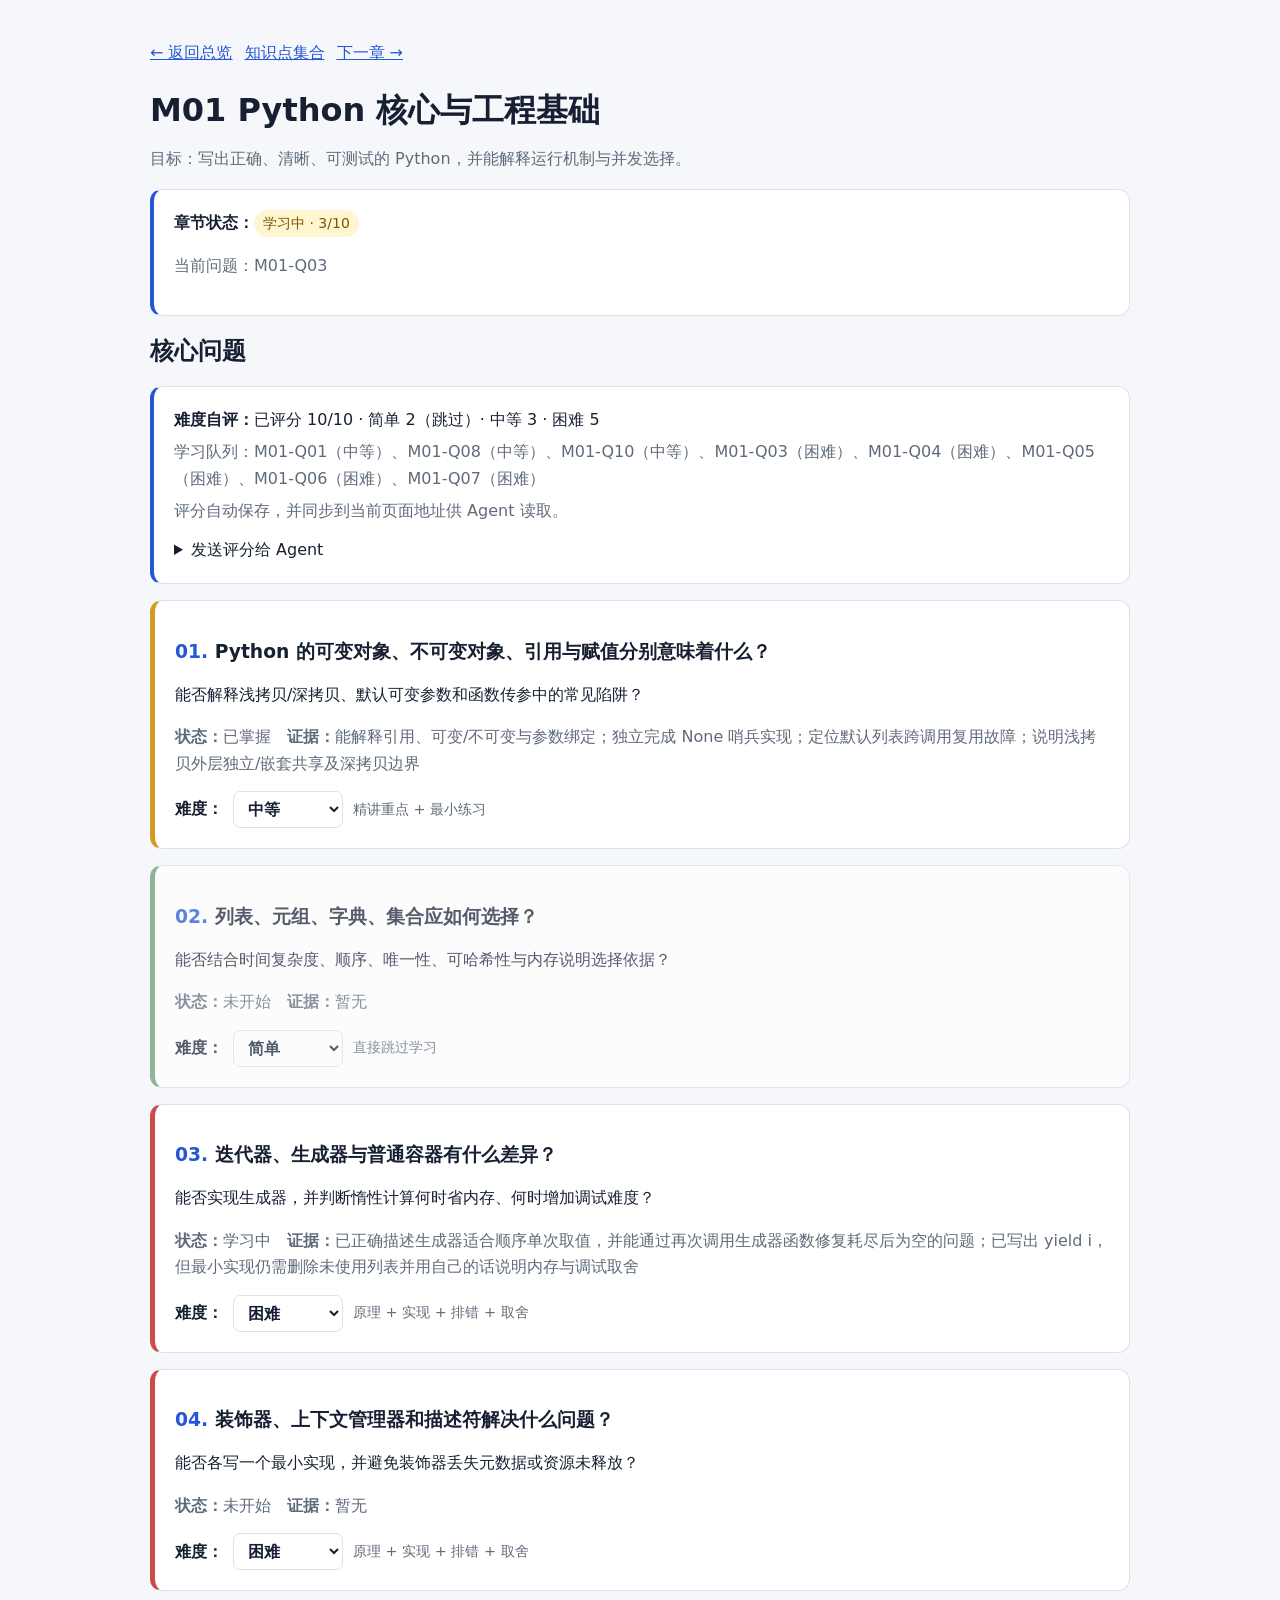
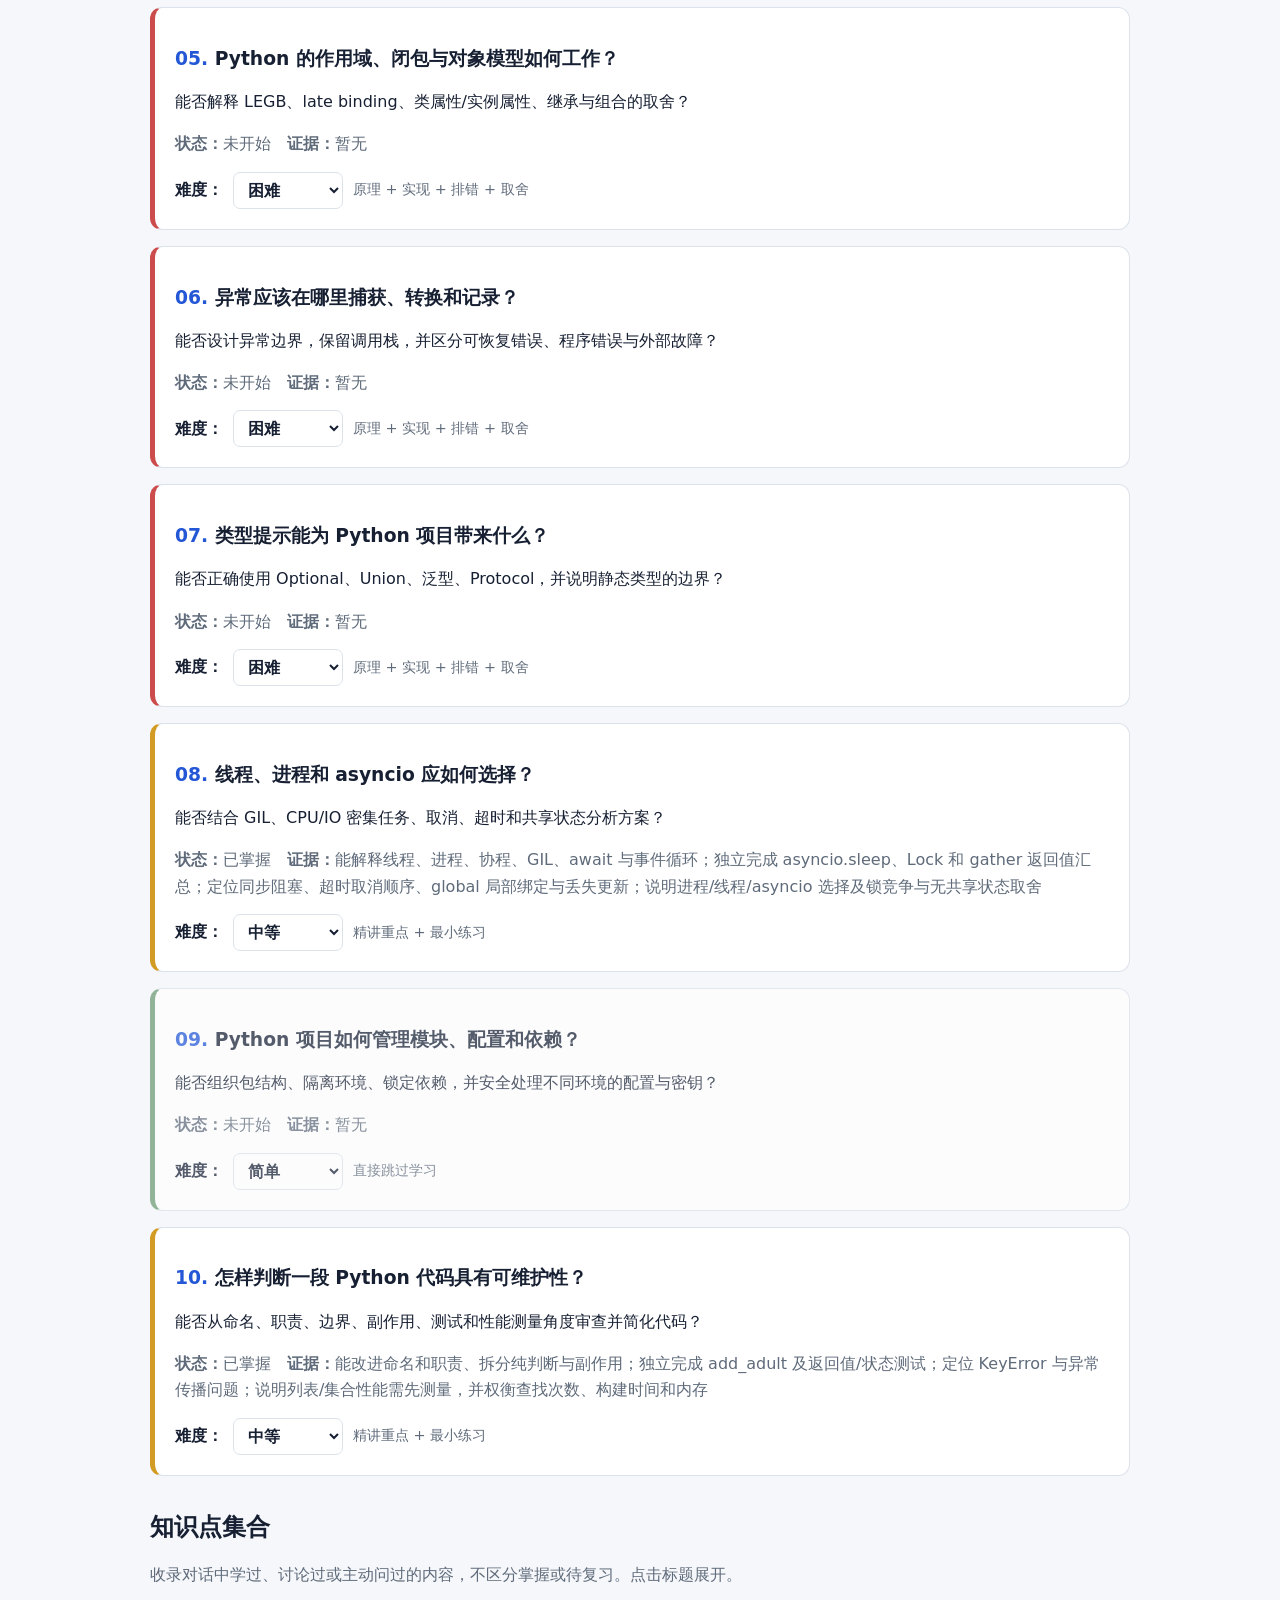
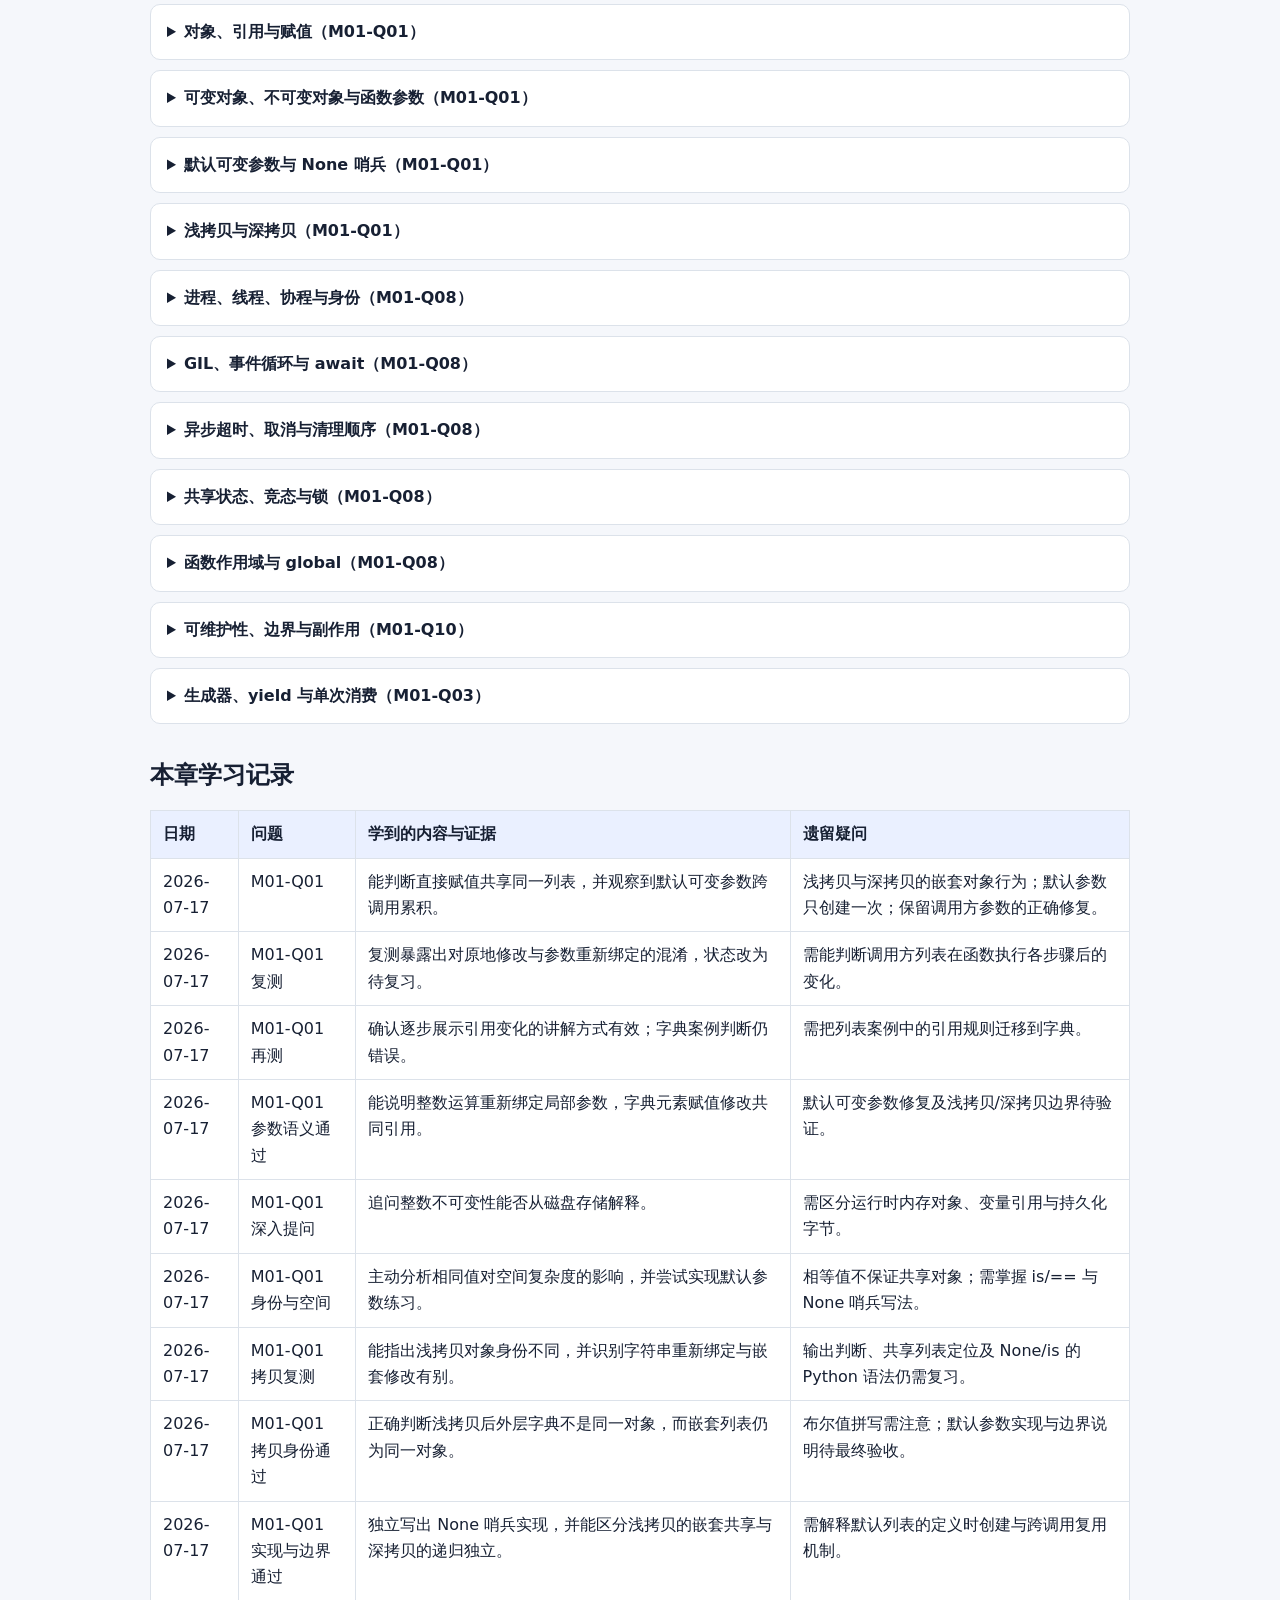
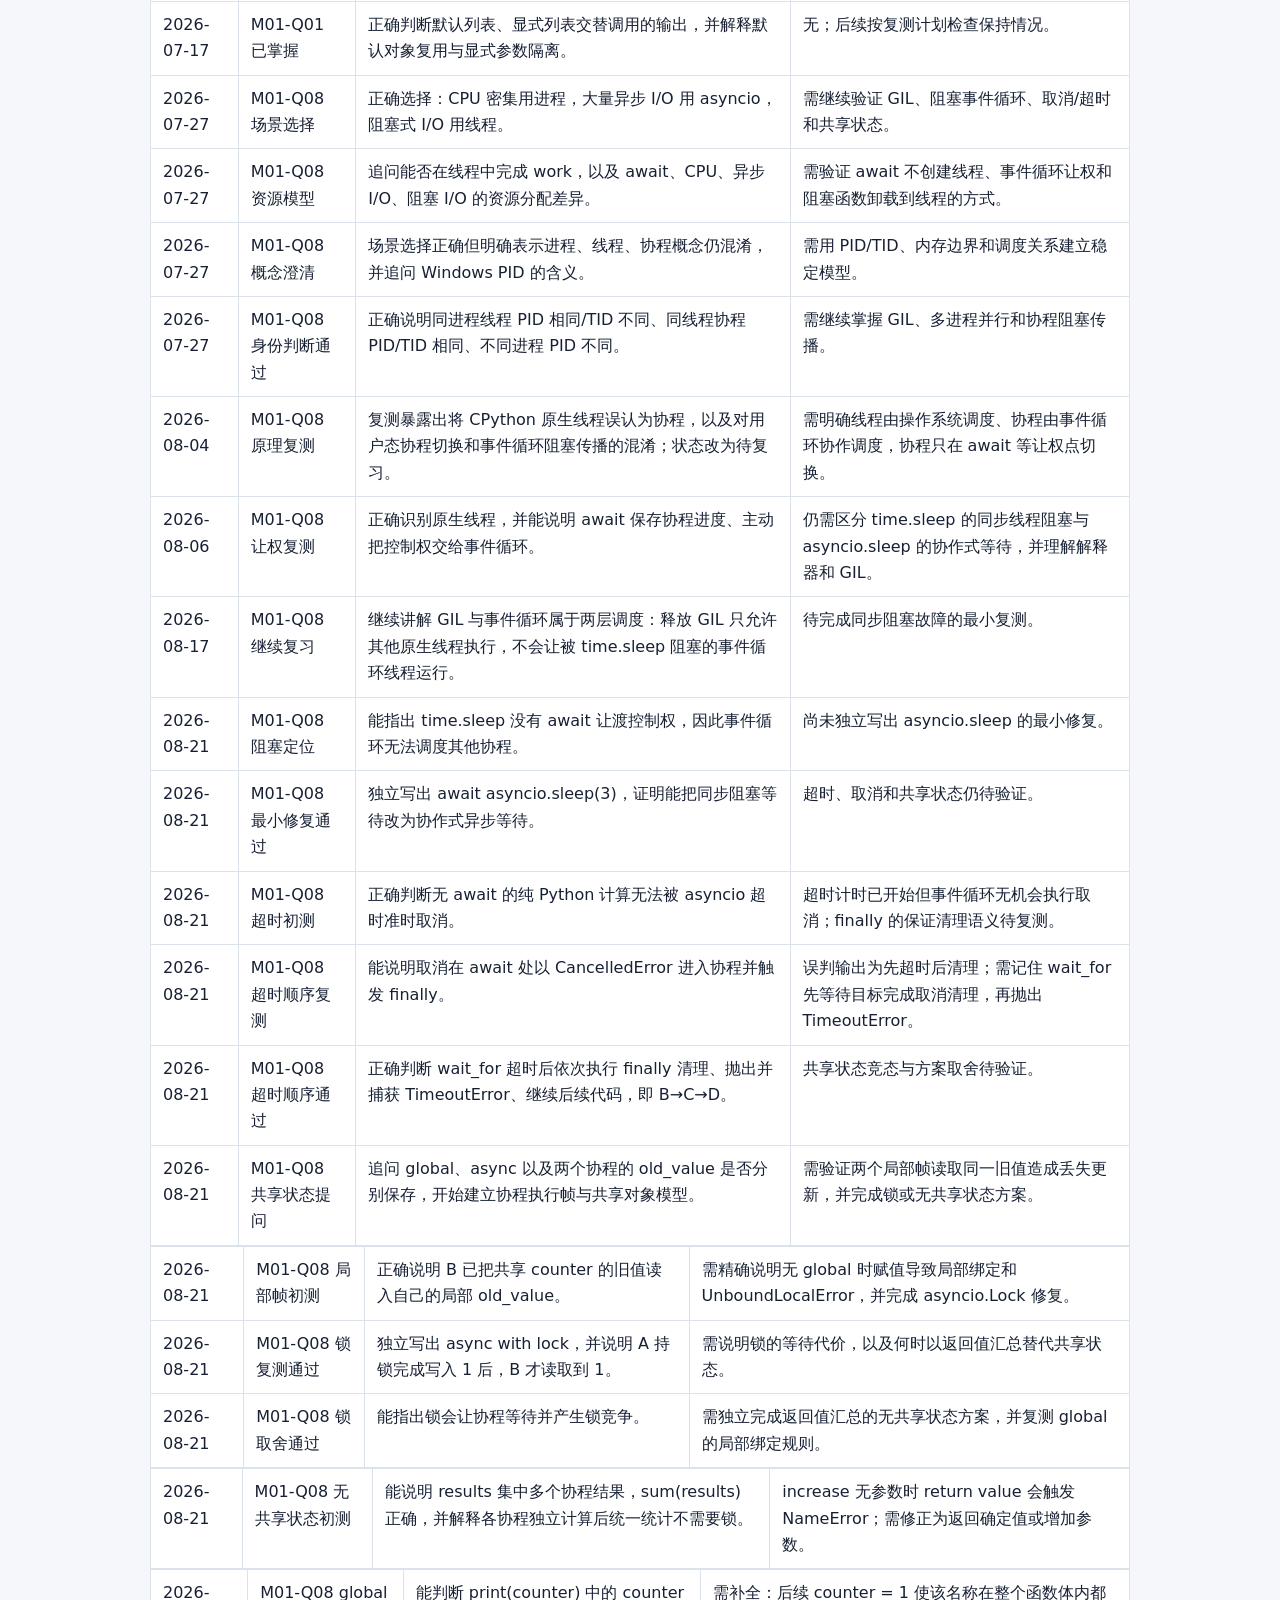
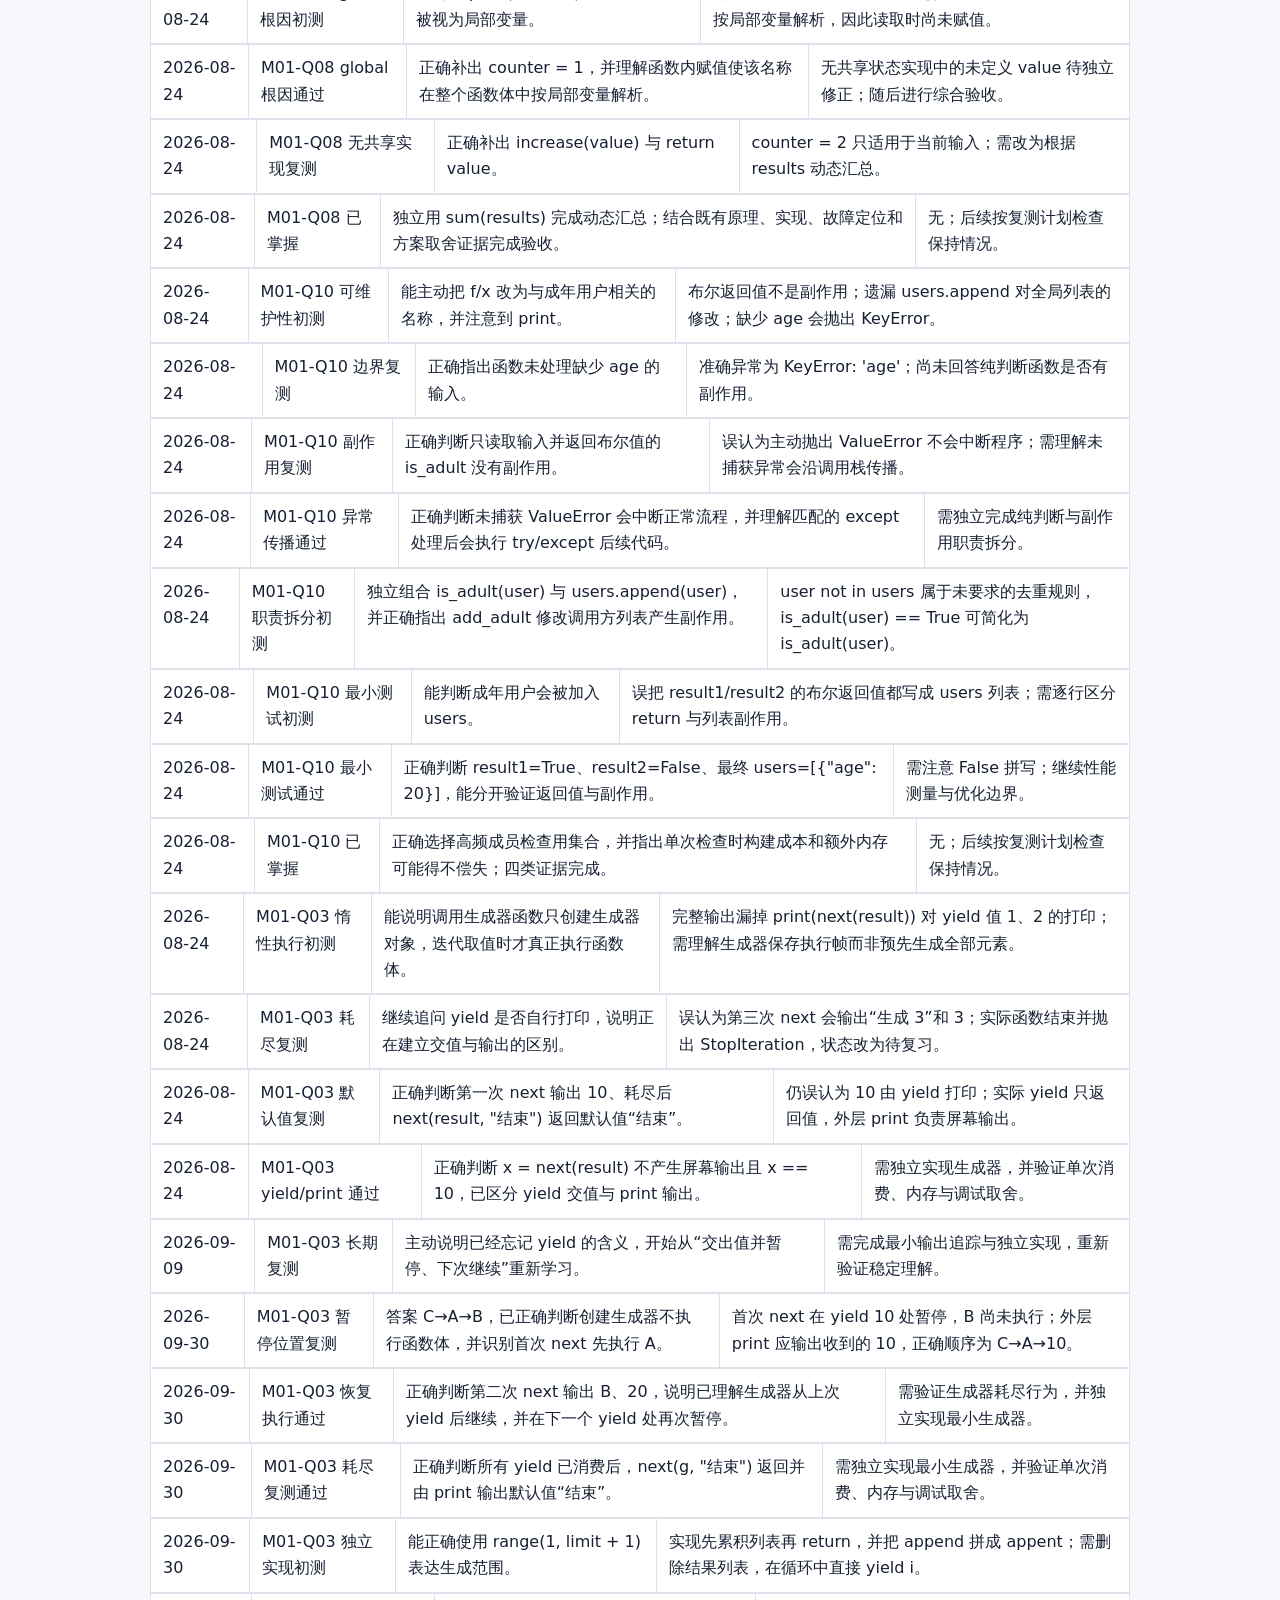
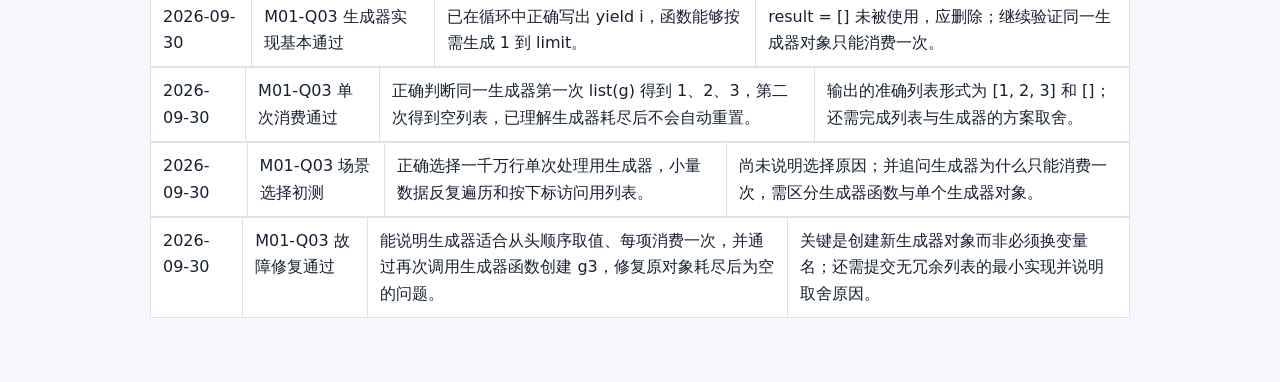
==== chapters/01-python.html @ ec711d00 "Add full-stack learning roadmap and progress" ====
<!doctype html><html lang="zh-CN"><head><meta charset="utf-8"><meta name="viewport" content="width=device-width,initial-scale=1"><title>M01 Python 核心与工程基础</title><link rel="stylesheet" href="../styles.css"><script src="../difficulty.js" defer></script></head><body data-ratings="m01-q01:M,m01-q02:E,m01-q03:H,m01-q04:H,m01-q05:H,m01-q06:H,m01-q07:H,m01-q08:M,m01-q09:E,m01-q10:M"><main>
<nav><a href="../index.html">← 返回总览</a><a href="#knowledge">知识点集合</a><a href="02-web-api.html">下一章 →</a></nav>
<h1>M01 Python 核心与工程基础</h1><p class="subtitle">目标：写出正确、清晰、可测试的 Python，并能解释运行机制与并发选择。</p>
<div class="notice"><strong>章节状态：</strong><span class="tag">学习中 · 3/10</span><p class="meta">当前问题：M01-Q03</p></div>
<h2>核心问题</h2><ol class="questions">
<li class="question" id="m01-q01"><h3>Python 的可变对象、不可变对象、引用与赋值分别意味着什么？</h3><p>能否解释浅拷贝/深拷贝、默认可变参数和函数传参中的常见陷阱？</p><p class="record"><strong>状态：</strong>已掌握　<strong>证据：</strong>能解释引用、可变/不可变与参数绑定；独立完成 None 哨兵实现；定位默认列表跨调用复用故障；说明浅拷贝外层独立/嵌套共享及深拷贝边界</p></li>
<li class="question" id="m01-q02"><h3>列表、元组、字典、集合应如何选择？</h3><p>能否结合时间复杂度、顺序、唯一性、可哈希性与内存说明选择依据？</p><p class="record"><strong>状态：</strong>未开始　<strong>证据：</strong>暂无</p></li>
<li class="question" id="m01-q03"><h3>迭代器、生成器与普通容器有什么差异？</h3><p>能否实现生成器，并判断惰性计算何时省内存、何时增加调试难度？</p><p class="record"><strong>状态：</strong>学习中　<strong>证据：</strong>已正确描述生成器适合顺序单次取值，并能通过再次调用生成器函数修复耗尽后为空的问题；已写出 yield i，但最小实现仍需删除未使用列表并用自己的话说明内存与调试取舍</p></li>
<li class="question" id="m01-q04"><h3>装饰器、上下文管理器和描述符解决什么问题？</h3><p>能否各写一个最小实现，并避免装饰器丢失元数据或资源未释放？</p><p class="record"><strong>状态：</strong>未开始　<strong>证据：</strong>暂无</p></li>
<li class="question" id="m01-q05"><h3>Python 的作用域、闭包与对象模型如何工作？</h3><p>能否解释 LEGB、late binding、类属性/实例属性、继承与组合的取舍？</p><p class="record"><strong>状态：</strong>未开始　<strong>证据：</strong>暂无</p></li>
<li class="question" id="m01-q06"><h3>异常应该在哪里捕获、转换和记录？</h3><p>能否设计异常边界，保留调用栈，并区分可恢复错误、程序错误与外部故障？</p><p class="record"><strong>状态：</strong>未开始　<strong>证据：</strong>暂无</p></li>
<li class="question" id="m01-q07"><h3>类型提示能为 Python 项目带来什么？</h3><p>能否正确使用 Optional、Union、泛型、Protocol，并说明静态类型的边界？</p><p class="record"><strong>状态：</strong>未开始　<strong>证据：</strong>暂无</p></li>
<li class="question" id="m01-q08"><h3>线程、进程和 asyncio 应如何选择？</h3><p>能否结合 GIL、CPU/IO 密集任务、取消、超时和共享状态分析方案？</p><p class="record"><strong>状态：</strong>已掌握　<strong>证据：</strong>能解释线程、进程、协程、GIL、await 与事件循环；独立完成 asyncio.sleep、Lock 和 gather 返回值汇总；定位同步阻塞、超时取消顺序、global 局部绑定与丢失更新；说明进程/线程/asyncio 选择及锁竞争与无共享状态取舍</p></li>
<li class="question" id="m01-q09"><h3>Python 项目如何管理模块、配置和依赖？</h3><p>能否组织包结构、隔离环境、锁定依赖，并安全处理不同环境的配置与密钥？</p><p class="record"><strong>状态：</strong>未开始　<strong>证据：</strong>暂无</p></li>
<li class="question" id="m01-q10"><h3>怎样判断一段 Python 代码具有可维护性？</h3><p>能否从命名、职责、边界、副作用、测试和性能测量角度审查并简化代码？</p><p class="record"><strong>状态：</strong>已掌握　<strong>证据：</strong>能改进命名和职责、拆分纯判断与副作用；独立完成 add_adult 及返回值/状态测试；定位 KeyError 与异常传播问题；说明列表/集合性能需先测量，并权衡查找次数、构建时间和内存</p></li>
<li class="knowledge-wrapper"><section class="knowledge-base" id="knowledge"><h2>知识点集合</h2><p class="meta">收录对话中学过、讨论过或主动问过的内容，不区分掌握或待复习。点击标题展开。</p>
<details class="knowledge-point"><summary>对象、引用与赋值（M01-Q01）</summary><ul><li>变量保存的是对象引用；直接赋值会让两个名称指向同一对象，而不是复制对象。</li><li>通过任一引用原地修改可变对象，其他引用都能观察到变化；给局部变量重新赋值只会改变该名称的指向。</li><li><code>==</code> 比较值，<code>is</code> 比较对象身份；值相等不保证是同一个对象。</li></ul></details>
<details class="knowledge-point"><summary>可变对象、不可变对象与函数参数（M01-Q01）</summary><ul><li>列表、字典等可变对象可被原地修改；整数、字符串等不可变对象的“修改”会创建或引用另一个值。</li><li>Python 函数传递对象引用：修改参数指向的可变对象会影响调用方，重新绑定参数不会。</li><li>运行时对象、内存引用和磁盘持久化字节是不同层次，不能用磁盘存储直接解释对象可变性。</li></ul></details>
<details class="knowledge-point"><summary>默认可变参数与 None 哨兵（M01-Q01）</summary><ul><li>函数默认参数在函数定义时创建一次；默认列表会被多次调用共同复用并累积内容。</li><li>需要每次调用创建新容器时，以 <code>None</code> 为默认值，在函数内用 <code>is None</code> 判断后创建。</li><li>调用方显式传入的容器是另一个对象，不会与函数的默认容器混在一起。</li></ul></details>
<details class="knowledge-point"><summary>浅拷贝与深拷贝（M01-Q01）</summary><ul><li>浅拷贝创建新的外层容器，但嵌套的可变对象仍与原对象共享。</li><li>深拷贝递归复制嵌套对象，使嵌套修改通常相互隔离，但成本更高且并非任何对象都适合复制。</li><li>判断拷贝影响时，应逐层检查对象身份和修改发生在哪一层。</li></ul></details>
<details class="knowledge-point"><summary>进程、线程、协程与身份（M01-Q08）</summary><ul><li>进程拥有独立地址空间并由操作系统调度；线程共享进程内存，也由操作系统调度；协程由事件循环协作调度。</li><li>同一进程内线程的 PID 相同、线程 ID 不同；同一线程内协程的 PID 和线程 ID 都相同。</li><li>CPU 密集任务通常用多进程，阻塞式 I/O 可用线程，大量支持异步的 I/O 可用 <code>asyncio</code>。</li></ul></details>
<details class="knowledge-point"><summary>GIL、事件循环与 await（M01-Q08）</summary><ul><li>GIL 与事件循环是不同层次：GIL 约束 CPython 线程执行 Python 字节码，事件循环调度协程。</li><li><code>await</code> 不会创建线程；协程只在 <code>await</code> 等让权点把控制权交回事件循环。</li><li><code>time.sleep</code> 会同步阻塞承载事件循环的线程；异步代码应使用 <code>await asyncio.sleep(...)</code> 或把阻塞工作卸载到线程。</li></ul></details>
<details class="knowledge-point"><summary>异步超时、取消与清理顺序（M01-Q08）</summary><ul><li>没有让权点的纯 Python 计算会占住事件循环，超时计时虽然开始，却无法准时执行取消。</li><li>取消通常在协程到达可取消的 <code>await</code> 时以 <code>CancelledError</code> 进入。</li><li><code>asyncio.wait_for</code> 会等待被取消任务执行 <code>finally</code> 清理，然后再向调用方抛出 <code>TimeoutError</code>。</li></ul></details>
<details class="knowledge-point"><summary>共享状态、竞态与锁（M01-Q08）</summary><ul><li>各协程的局部变量保存在各自执行帧中，但它们仍可能共享模块级或容器对象。</li><li>多个协程读取同一旧值、让权后再写回，会造成丢失更新。</li><li><code>asyncio.Lock</code> 能串行保护临界区，但会带来等待和锁竞争；能让任务返回独立结果并用 <code>gather</code>、<code>sum</code> 汇总时，优先避免共享状态。</li></ul></details>
<details class="knowledge-point"><summary>函数作用域与 global（M01-Q08）</summary><ul><li>函数体内只要对某名称赋值，该名称默认在整个函数体中按局部变量解析。</li><li>在赋值前读取该局部名称会触发 <code>UnboundLocalError</code>，即使模块级存在同名变量。</li><li><code>global</code> 可以声明模块级绑定，但减少共享可变状态通常更清晰。</li></ul></details>
<details class="knowledge-point"><summary>可维护性、边界与副作用（M01-Q10）</summary><ul><li>名称应表达业务含义，函数职责应小而明确；纯判断与修改列表等副作用应分开。</li><li>返回布尔值不是副作用；修改调用方容器、全局状态或执行 I/O 才是可观察副作用。</li><li>缺失字典键会产生 <code>KeyError</code>；未捕获异常会中断正常流程并沿调用栈传播，匹配的 <code>except</code> 处理后才会继续。</li><li>测试应分别验证返回值和状态变化。性能选择要测量：高频成员检查适合集合，单次检查可能不值得承担集合构建时间和额外内存。</li></ul></details>
<details class="knowledge-point"><summary>生成器、yield 与单次消费（M01-Q03）</summary><ul><li>调用含 <code>yield</code> 的函数只创建生成器对象；首次 <code>next</code> 才执行函数体，生成器会保存暂停位置和局部状态。</li><li><code>yield</code> 的动作可以记为“交出一个值并暂停”：一次 <code>next</code> 只执行到下一个 <code>yield</code>，其后的代码要等再次调用 <code>next</code> 才继续；<code>return</code> 则结束函数。</li><li>在循环中直接 <code>yield</code> 当前元素即可逐项生成；先用 <code>append</code> 建立完整列表再 <code>return</code> 是普通容器实现，不具备惰性生成的内存特征；改成 <code>yield</code> 后应删除未使用的结果列表。</li><li><code>yield</code> 把值交给调用方，本身不会在屏幕打印；是否显示取决于外层 <code>print</code>。</li><li>函数结束后生成器耗尽并抛出 <code>StopIteration</code>；<code>next(generator, default)</code> 在耗尽时返回默认值。</li><li>单次消费针对同一个生成器对象：它只保存当前位置而不保存可倒带的完整历史，耗尽后处于关闭状态；再次调用生成器函数可创建一个从头开始的新生成器对象。是否换变量名不重要，重新调用函数才是关键。</li><li>生成器通常是单次消费的惰性序列；它可降低一次性内存占用，但执行路径和调试比已物化容器更隐蔽。</li></ul></details>
</section></li>
</ol><h2>本章学习记录</h2><table><thead><tr><th>日期</th><th>问题</th><th>学到的内容与证据</th><th>遗留疑问</th></tr></thead><tbody><tr><td>2026-07-17</td><td>M01-Q01</td><td>能判断直接赋值共享同一列表，并观察到默认可变参数跨调用累积。</td><td>浅拷贝与深拷贝的嵌套对象行为；默认参数只创建一次；保留调用方参数的正确修复。</td></tr><tr><td>2026-07-17</td><td>M01-Q01 复测</td><td>复测暴露出对原地修改与参数重新绑定的混淆，状态改为待复习。</td><td>需能判断调用方列表在函数执行各步骤后的变化。</td></tr><tr><td>2026-07-17</td><td>M01-Q01 再测</td><td>确认逐步展示引用变化的讲解方式有效；字典案例判断仍错误。</td><td>需把列表案例中的引用规则迁移到字典。</td></tr><tr><td>2026-07-17</td><td>M01-Q01 参数语义通过</td><td>能说明整数运算重新绑定局部参数，字典元素赋值修改共同引用。</td><td>默认可变参数修复及浅拷贝/深拷贝边界待验证。</td></tr><tr><td>2026-07-17</td><td>M01-Q01 深入提问</td><td>追问整数不可变性能否从磁盘存储解释。</td><td>需区分运行时内存对象、变量引用与持久化字节。</td></tr><tr><td>2026-07-17</td><td>M01-Q01 身份与空间</td><td>主动分析相同值对空间复杂度的影响，并尝试实现默认参数练习。</td><td>相等值不保证共享对象；需掌握 is/== 与 None 哨兵写法。</td></tr><tr><td>2026-07-17</td><td>M01-Q01 拷贝复测</td><td>能指出浅拷贝对象身份不同，并识别字符串重新绑定与嵌套修改有别。</td><td>输出判断、共享列表定位及 None/is 的 Python 语法仍需复习。</td></tr><tr><td>2026-07-17</td><td>M01-Q01 拷贝身份通过</td><td>正确判断浅拷贝后外层字典不是同一对象，而嵌套列表仍为同一对象。</td><td>布尔值拼写需注意；默认参数实现与边界说明待最终验收。</td></tr><tr><td>2026-07-17</td><td>M01-Q01 实现与边界通过</td><td>独立写出 None 哨兵实现，并能区分浅拷贝的嵌套共享与深拷贝的递归独立。</td><td>需解释默认列表的定义时创建与跨调用复用机制。</td></tr><tr><td>2026-07-17</td><td>M01-Q01 已掌握</td><td>正确判断默认列表、显式列表交替调用的输出，并解释默认对象复用与显式参数隔离。</td><td>无；后续按复测计划检查保持情况。</td></tr><tr><td>2026-07-27</td><td>M01-Q08 场景选择</td><td>正确选择：CPU 密集用进程，大量异步 I/O 用 asyncio，阻塞式 I/O 用线程。</td><td>需继续验证 GIL、阻塞事件循环、取消/超时和共享状态。</td></tr><tr><td>2026-07-27</td><td>M01-Q08 资源模型</td><td>追问能否在线程中完成 work，以及 await、CPU、异步 I/O、阻塞 I/O 的资源分配差异。</td><td>需验证 await 不创建线程、事件循环让权和阻塞函数卸载到线程的方式。</td></tr><tr><td>2026-07-27</td><td>M01-Q08 概念澄清</td><td>场景选择正确但明确表示进程、线程、协程概念仍混淆，并追问 Windows PID 的含义。</td><td>需用 PID/TID、内存边界和调度关系建立稳定模型。</td></tr><tr><td>2026-07-27</td><td>M01-Q08 身份判断通过</td><td>正确说明同进程线程 PID 相同/TID 不同、同线程协程 PID/TID 相同、不同进程 PID 不同。</td><td>需继续掌握 GIL、多进程并行和协程阻塞传播。</td></tr><tr><td>2026-08-04</td><td>M01-Q08 原理复测</td><td>复测暴露出将 CPython 原生线程误认为协程，以及对用户态协程切换和事件循环阻塞传播的混淆；状态改为待复习。</td><td>需明确线程由操作系统调度、协程由事件循环协作调度，协程只在 await 等让权点切换。</td></tr><tr><td>2026-08-06</td><td>M01-Q08 让权复测</td><td>正确识别原生线程，并能说明 await 保存协程进度、主动把控制权交给事件循环。</td><td>仍需区分 time.sleep 的同步线程阻塞与 asyncio.sleep 的协作式等待，并理解解释器和 GIL。</td></tr><tr><td>2026-08-17</td><td>M01-Q08 继续复习</td><td>继续讲解 GIL 与事件循环属于两层调度：释放 GIL 只允许其他原生线程执行，不会让被 time.sleep 阻塞的事件循环线程运行。</td><td>待完成同步阻塞故障的最小复测。</td></tr><tr><td>2026-08-21</td><td>M01-Q08 阻塞定位</td><td>能指出 time.sleep 没有 await 让渡控制权，因此事件循环无法调度其他协程。</td><td>尚未独立写出 asyncio.sleep 的最小修复。</td></tr><tr><td>2026-08-21</td><td>M01-Q08 最小修复通过</td><td>独立写出 await asyncio.sleep(3)，证明能把同步阻塞等待改为协作式异步等待。</td><td>超时、取消和共享状态仍待验证。</td></tr><tr><td>2026-08-21</td><td>M01-Q08 超时初测</td><td>正确判断无 await 的纯 Python 计算无法被 asyncio 超时准时取消。</td><td>超时计时已开始但事件循环无机会执行取消；finally 的保证清理语义待复测。</td></tr><tr><td>2026-08-21</td><td>M01-Q08 超时顺序复测</td><td>能说明取消在 await 处以 CancelledError 进入协程并触发 finally。</td><td>误判输出为先超时后清理；需记住 wait_for 先等待目标完成取消清理，再抛出 TimeoutError。</td></tr><tr><td>2026-08-21</td><td>M01-Q08 超时顺序通过</td><td>正确判断 wait_for 超时后依次执行 finally 清理、抛出并捕获 TimeoutError、继续后续代码，即 B→C→D。</td><td>共享状态竞态与方案取舍待验证。</td></tr><tr><td>2026-08-21</td><td>M01-Q08 共享状态提问</td><td>追问 global、async 以及两个协程的 old_value 是否分别保存，开始建立协程执行帧与共享对象模型。</td><td>需验证两个局部帧读取同一旧值造成丢失更新，并完成锁或无共享状态方案。</td></tr></tbody></table>
<table class="learning-record-continuation"><tbody><tr><td>2026-08-21</td><td>M01-Q08 局部帧初测</td><td>正确说明 B 已把共享 counter 的旧值读入自己的局部 old_value。</td><td>需精确说明无 global 时赋值导致局部绑定和 UnboundLocalError，并完成 asyncio.Lock 修复。</td></tr><tr><td>2026-08-21</td><td>M01-Q08 锁复测通过</td><td>独立写出 async with lock，并说明 A 持锁完成写入 1 后，B 才读取到 1。</td><td>需说明锁的等待代价，以及何时以返回值汇总替代共享状态。</td></tr><tr><td>2026-08-21</td><td>M01-Q08 锁取舍通过</td><td>能指出锁会让协程等待并产生锁竞争。</td><td>需独立完成返回值汇总的无共享状态方案，并复测 global 的局部绑定规则。</td></tr></tbody></table>
<table class="learning-record-continuation"><tbody><tr><td>2026-08-21</td><td>M01-Q08 无共享状态初测</td><td>能说明 results 集中多个协程结果，sum(results) 正确，并解释各协程独立计算后统一统计不需要锁。</td><td>increase 无参数时 return value 会触发 NameError；需修正为返回确定值或增加参数。</td></tr></tbody></table>
<table class="learning-record-continuation"><tbody><tr><td>2026-08-24</td><td>M01-Q08 global 根因初测</td><td>能判断 print(counter) 中的 counter 被视为局部变量。</td><td>需补全：后续 counter = 1 使该名称在整个函数体内都按局部变量解析，因此读取时尚未赋值。</td></tr></tbody></table>
<table class="learning-record-continuation"><tbody><tr><td>2026-08-24</td><td>M01-Q08 global 根因通过</td><td>正确补出 counter = 1，并理解函数内赋值使该名称在整个函数体中按局部变量解析。</td><td>无共享状态实现中的未定义 value 待独立修正；随后进行综合验收。</td></tr></tbody></table>
<table class="learning-record-continuation"><tbody><tr><td>2026-08-24</td><td>M01-Q08 无共享实现复测</td><td>正确补出 increase(value) 与 return value。</td><td>counter = 2 只适用于当前输入；需改为根据 results 动态汇总。</td></tr></tbody></table>
<table class="learning-record-continuation"><tbody><tr><td>2026-08-24</td><td>M01-Q08 已掌握</td><td>独立用 sum(results) 完成动态汇总；结合既有原理、实现、故障定位和方案取舍证据完成验收。</td><td>无；后续按复测计划检查保持情况。</td></tr></tbody></table>
<table class="learning-record-continuation"><tbody><tr><td>2026-08-24</td><td>M01-Q10 可维护性初测</td><td>能主动把 f/x 改为与成年用户相关的名称，并注意到 print。</td><td>布尔返回值不是副作用；遗漏 users.append 对全局列表的修改；缺少 age 会抛出 KeyError。</td></tr></tbody></table>
<table class="learning-record-continuation"><tbody><tr><td>2026-08-24</td><td>M01-Q10 边界复测</td><td>正确指出函数未处理缺少 age 的输入。</td><td>准确异常为 KeyError: 'age'；尚未回答纯判断函数是否有副作用。</td></tr></tbody></table>
<table class="learning-record-continuation"><tbody><tr><td>2026-08-24</td><td>M01-Q10 副作用复测</td><td>正确判断只读取输入并返回布尔值的 is_adult 没有副作用。</td><td>误认为主动抛出 ValueError 不会中断程序；需理解未捕获异常会沿调用栈传播。</td></tr></tbody></table>
<table class="learning-record-continuation"><tbody><tr><td>2026-08-24</td><td>M01-Q10 异常传播通过</td><td>正确判断未捕获 ValueError 会中断正常流程，并理解匹配的 except 处理后会执行 try/except 后续代码。</td><td>需独立完成纯判断与副作用职责拆分。</td></tr></tbody></table>
<table class="learning-record-continuation"><tbody><tr><td>2026-08-24</td><td>M01-Q10 职责拆分初测</td><td>独立组合 is_adult(user) 与 users.append(user)，并正确指出 add_adult 修改调用方列表产生副作用。</td><td>user not in users 属于未要求的去重规则，is_adult(user) == True 可简化为 is_adult(user)。</td></tr></tbody></table>
<table class="learning-record-continuation"><tbody><tr><td>2026-08-24</td><td>M01-Q10 最小测试初测</td><td>能判断成年用户会被加入 users。</td><td>误把 result1/result2 的布尔返回值都写成 users 列表；需逐行区分 return 与列表副作用。</td></tr></tbody></table>
<table class="learning-record-continuation"><tbody><tr><td>2026-08-24</td><td>M01-Q10 最小测试通过</td><td>正确判断 result1=True、result2=False、最终 users=[{"age": 20}]，能分开验证返回值与副作用。</td><td>需注意 False 拼写；继续性能测量与优化边界。</td></tr></tbody></table>
<table class="learning-record-continuation"><tbody><tr><td>2026-08-24</td><td>M01-Q10 已掌握</td><td>正确选择高频成员检查用集合，并指出单次检查时构建成本和额外内存可能得不偿失；四类证据完成。</td><td>无；后续按复测计划检查保持情况。</td></tr></tbody></table>
<table class="learning-record-continuation"><tbody><tr><td>2026-08-24</td><td>M01-Q03 惰性执行初测</td><td>能说明调用生成器函数只创建生成器对象，迭代取值时才真正执行函数体。</td><td>完整输出漏掉 print(next(result)) 对 yield 值 1、2 的打印；需理解生成器保存执行帧而非预先生成全部元素。</td></tr></tbody></table>
<table class="learning-record-continuation"><tbody><tr><td>2026-08-24</td><td>M01-Q03 耗尽复测</td><td>继续追问 yield 是否自行打印，说明正在建立交值与输出的区别。</td><td>误认为第三次 next 会输出“生成 3”和 3；实际函数结束并抛出 StopIteration，状态改为待复习。</td></tr></tbody></table>
<table class="learning-record-continuation"><tbody><tr><td>2026-08-24</td><td>M01-Q03 默认值复测</td><td>正确判断第一次 next 输出 10、耗尽后 next(result, "结束") 返回默认值“结束”。</td><td>仍误认为 10 由 yield 打印；实际 yield 只返回值，外层 print 负责屏幕输出。</td></tr></tbody></table>
<table class="learning-record-continuation"><tbody><tr><td>2026-08-24</td><td>M01-Q03 yield/print 通过</td><td>正确判断 x = next(result) 不产生屏幕输出且 x == 10，已区分 yield 交值与 print 输出。</td><td>需独立实现生成器，并验证单次消费、内存与调试取舍。</td></tr></tbody></table>
<table class="learning-record-continuation"><tbody><tr><td>2026-09-09</td><td>M01-Q03 长期复测</td><td>主动说明已经忘记 yield 的含义，开始从“交出值并暂停、下次继续”重新学习。</td><td>需完成最小输出追踪与独立实现，重新验证稳定理解。</td></tr></tbody></table>
<table class="learning-record-continuation"><tbody><tr><td>2026-09-30</td><td>M01-Q03 暂停位置复测</td><td>答案 C→A→B，已正确判断创建生成器不执行函数体，并识别首次 next 先执行 A。</td><td>首次 next 在 yield 10 处暂停，B 尚未执行；外层 print 应输出收到的 10，正确顺序为 C→A→10。</td></tr></tbody></table>
<table class="learning-record-continuation"><tbody><tr><td>2026-09-30</td><td>M01-Q03 恢复执行通过</td><td>正确判断第二次 next 输出 B、20，说明已理解生成器从上次 yield 后继续，并在下一个 yield 处再次暂停。</td><td>需验证生成器耗尽行为，并独立实现最小生成器。</td></tr></tbody></table>
<table class="learning-record-continuation"><tbody><tr><td>2026-09-30</td><td>M01-Q03 耗尽复测通过</td><td>正确判断所有 yield 已消费后，next(g, "结束") 返回并由 print 输出默认值“结束”。</td><td>需独立实现最小生成器，并验证单次消费、内存与调试取舍。</td></tr></tbody></table>
<table class="learning-record-continuation"><tbody><tr><td>2026-09-30</td><td>M01-Q03 独立实现初测</td><td>能正确使用 range(1, limit + 1) 表达生成范围。</td><td>实现先累积列表再 return，并把 append 拼成 appent；需删除结果列表，在循环中直接 yield i。</td></tr></tbody></table>
<table class="learning-record-continuation"><tbody><tr><td>2026-09-30</td><td>M01-Q03 生成器实现基本通过</td><td>已在循环中正确写出 yield i，函数能够按需生成 1 到 limit。</td><td>result = [] 未被使用，应删除；继续验证同一生成器对象只能消费一次。</td></tr></tbody></table>
<table class="learning-record-continuation"><tbody><tr><td>2026-09-30</td><td>M01-Q03 单次消费通过</td><td>正确判断同一生成器第一次 list(g) 得到 1、2、3，第二次得到空列表，已理解生成器耗尽后不会自动重置。</td><td>输出的准确列表形式为 [1, 2, 3] 和 []；还需完成列表与生成器的方案取舍。</td></tr></tbody></table>
<table class="learning-record-continuation"><tbody><tr><td>2026-09-30</td><td>M01-Q03 场景选择初测</td><td>正确选择一千万行单次处理用生成器，小量数据反复遍历和按下标访问用列表。</td><td>尚未说明选择原因；并追问生成器为什么只能消费一次，需区分生成器函数与单个生成器对象。</td></tr></tbody></table>
<table class="learning-record-continuation"><tbody><tr><td>2026-09-30</td><td>M01-Q03 故障修复通过</td><td>能说明生成器适合从头顺序取值、每项消费一次，并通过再次调用生成器函数创建 g3，修复原对象耗尽后为空的问题。</td><td>关键是创建新生成器对象而非必须换变量名；还需提交无冗余列表的最小实现并说明取舍原因。</td></tr></tbody></table>
</main></body></html>
---- styles.css ----
:root {
  color-scheme: light;
  --bg: #f5f7fb;
  --surface: #ffffff;
  --text: #172033;
  --muted: #5f6b7a;
  --line: #dce2ea;
  --brand: #2457d6;
  --brand-soft: #eaf0ff;
  --pending: #795600;
  font-family: system-ui, -apple-system, "Segoe UI", sans-serif;
}

* { box-sizing: border-box; }
body { margin: 0; background: var(--bg); color: var(--text); line-height: 1.65; }
main { width: min(980px, calc(100% - 32px)); margin: 0 auto; padding: 40px 0 64px; }
a { color: var(--brand); }
h1, h2, h3 { line-height: 1.25; }
h1 { margin-bottom: 8px; }
.subtitle, .meta { color: var(--muted); }
.card, .question, .notice {
  background: var(--surface);
  border: 1px solid var(--line);
  border-radius: 12px;
  padding: 20px;
  margin: 16px 0;
}
.notice { border-left: 4px solid var(--brand); }
.grid { display: grid; grid-template-columns: repeat(auto-fit, minmax(270px, 1fr)); gap: 16px; }
.grid .card { margin: 0; }
.tag { display: inline-block; padding: 2px 9px; border-radius: 999px; background: #fff5cf; color: var(--pending); font-size: .875rem; }
.questions { padding-left: 0; list-style: none; counter-reset: question; }
.questions > li { counter-increment: question; }
.questions > li h3::before { content: counter(question, decimal-leading-zero) ". "; color: var(--brand); }
.record { color: var(--muted); margin-bottom: 0; }
.difficulty-control { display: flex; align-items: center; gap: 10px; margin-top: 14px; font-weight: 650; }
.difficulty-control select { min-width: 110px; padding: 7px 10px; border: 1px solid var(--line); border-radius: 7px; background: var(--surface); color: var(--text); font: inherit; }
.difficulty-guidance { color: var(--muted); font-size: .9rem; font-weight: 400; }
.question[data-difficulty="easy"] { border-left: 5px solid #6b9a72; opacity: .72; }
.question[data-difficulty="medium"] { border-left: 5px solid #d29b24; }
.question[data-difficulty="hard"] { border-left: 5px solid #cc4b4b; }
.difficulty-summary p { margin: 6px 0 0; }
.difficulty-summary details { margin-top: 12px; }
.difficulty-summary textarea { width: 100%; min-height: 76px; margin-top: 8px; padding: 8px; resize: vertical; border: 1px solid var(--line); border-radius: 7px; background: var(--bg); color: var(--text); }
.difficulty-summary button { padding: 7px 12px; border: 0; border-radius: 7px; background: var(--brand); color: #fff; cursor: pointer; }
.knowledge-base { margin: 36px 0; }
.questions > .knowledge-wrapper { counter-increment: none; list-style: none; }
.knowledge-point { background: var(--surface); border: 1px solid var(--line); border-radius: 10px; margin: 10px 0; padding: 0 16px; }
.knowledge-point summary { cursor: pointer; font-weight: 700; padding: 14px 0; }
.knowledge-point ul { margin-top: 0; padding-bottom: 10px; }
.knowledge-empty { padding: 18px; border: 1px dashed var(--line); border-radius: 10px; color: var(--muted); }
table { width: 100%; border-collapse: collapse; background: var(--surface); }
th, td { border: 1px solid var(--line); padding: 10px 12px; text-align: left; vertical-align: top; }
th { background: var(--brand-soft); }
nav { display: flex; gap: 12px; flex-wrap: wrap; margin-bottom: 24px; }
code { background: #edf0f5; padding: 2px 5px; border-radius: 4px; }
@media (max-width: 600px) { main { width: min(100% - 20px, 980px); padding-top: 24px; } .card, .question, .notice { padding: 16px; } .difficulty-control { align-items: flex-start; flex-direction: column; gap: 6px; } }
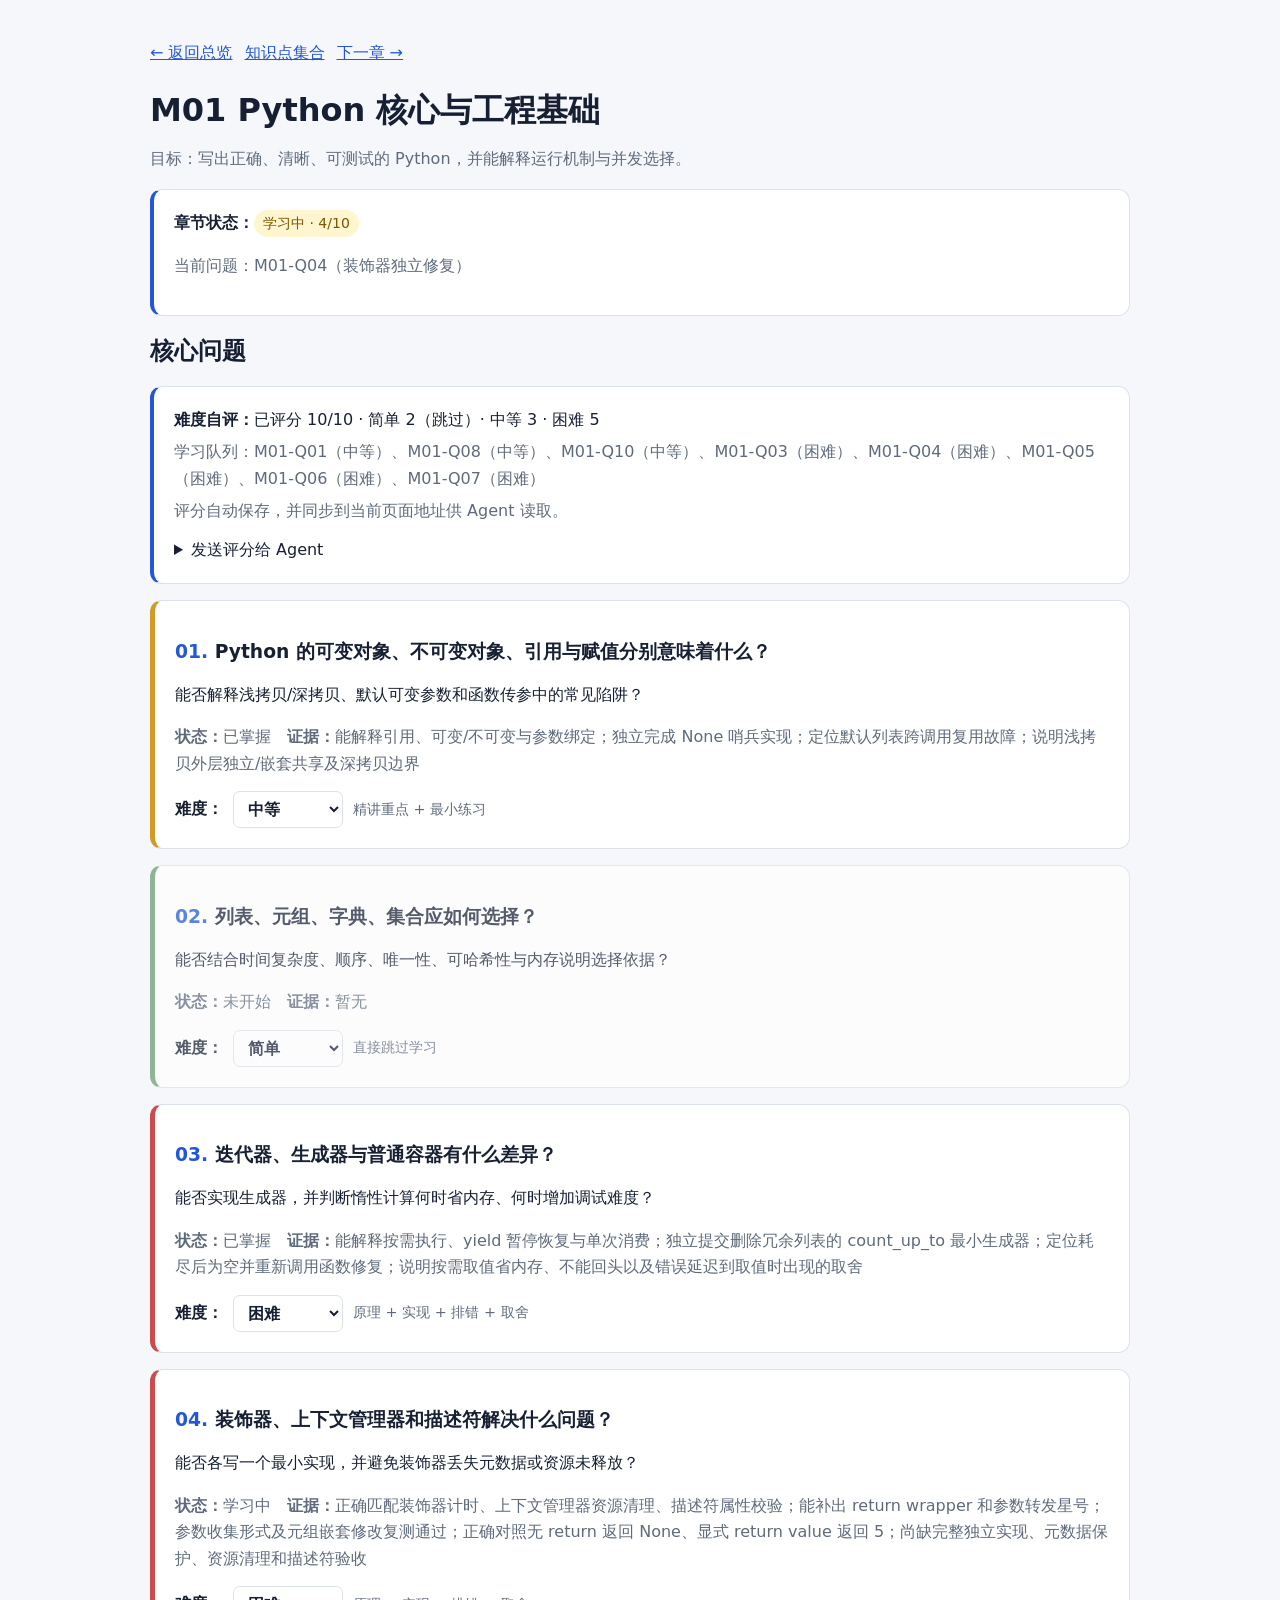
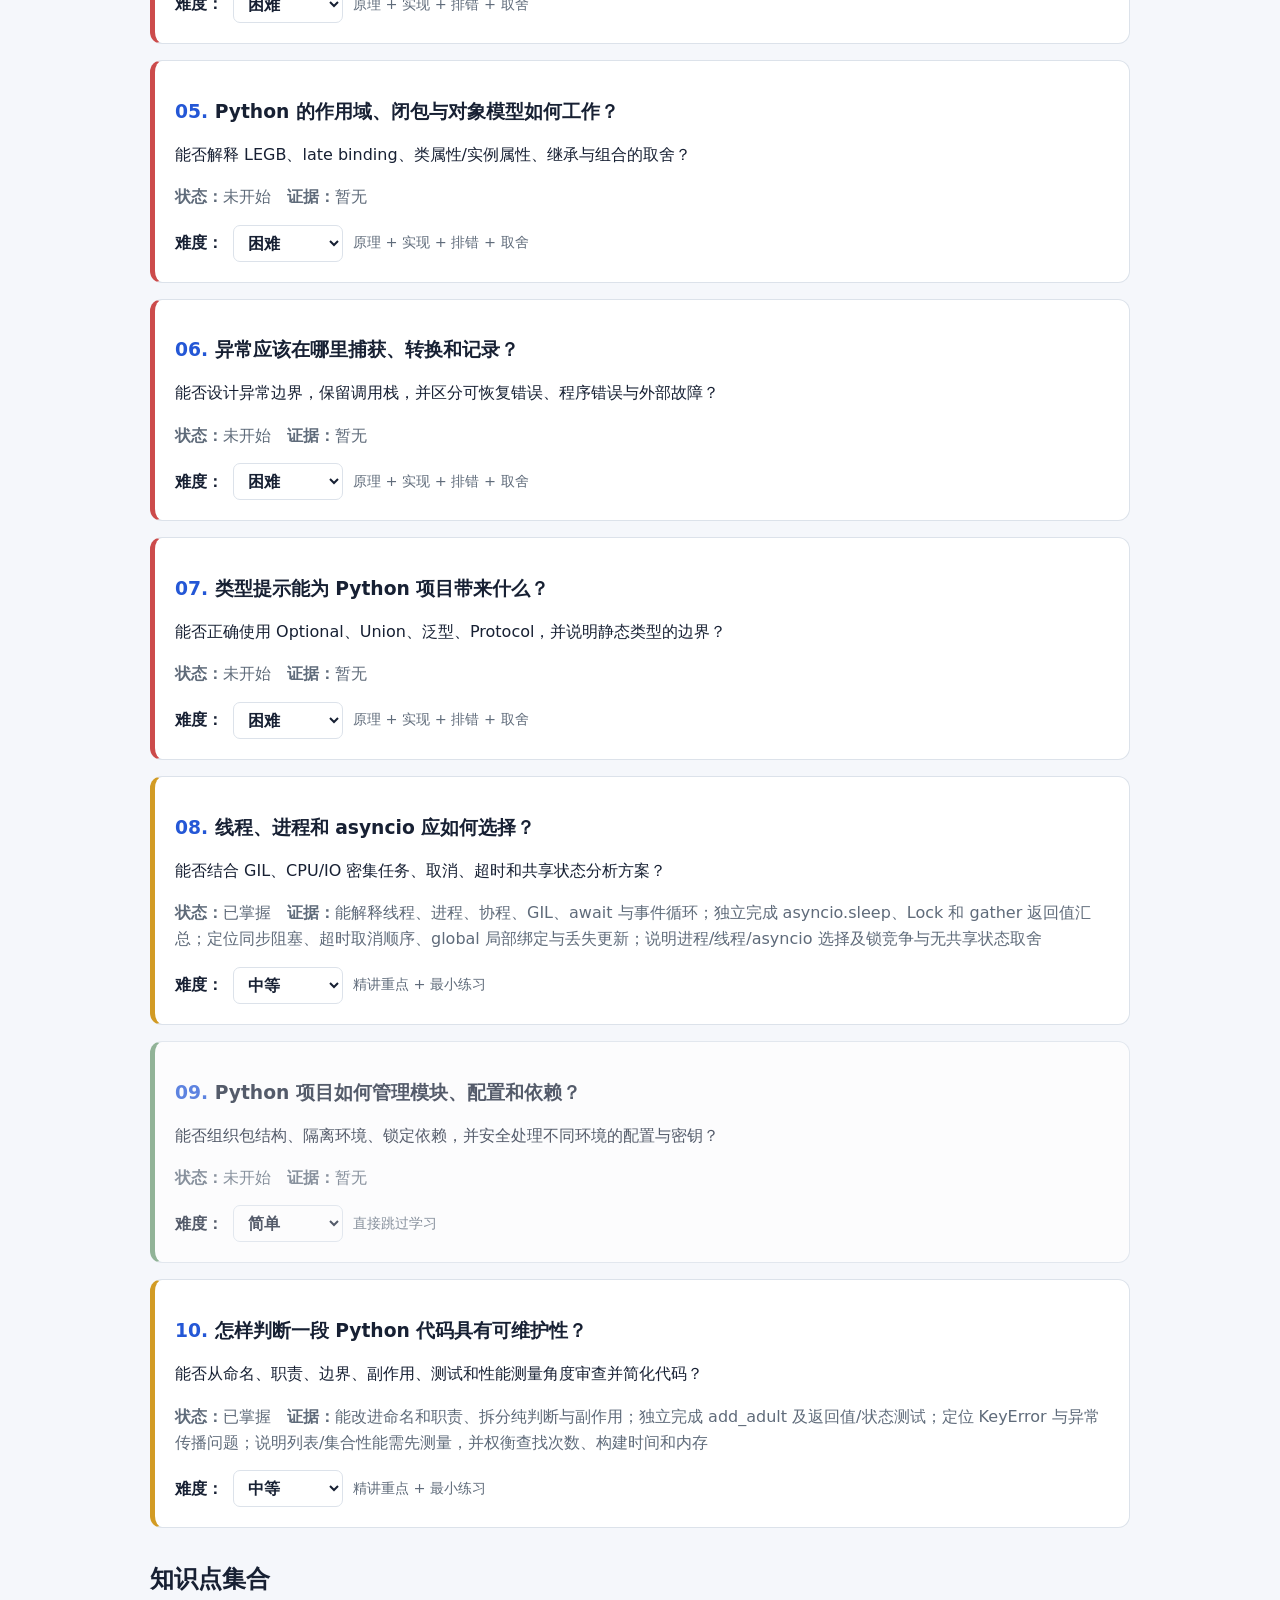
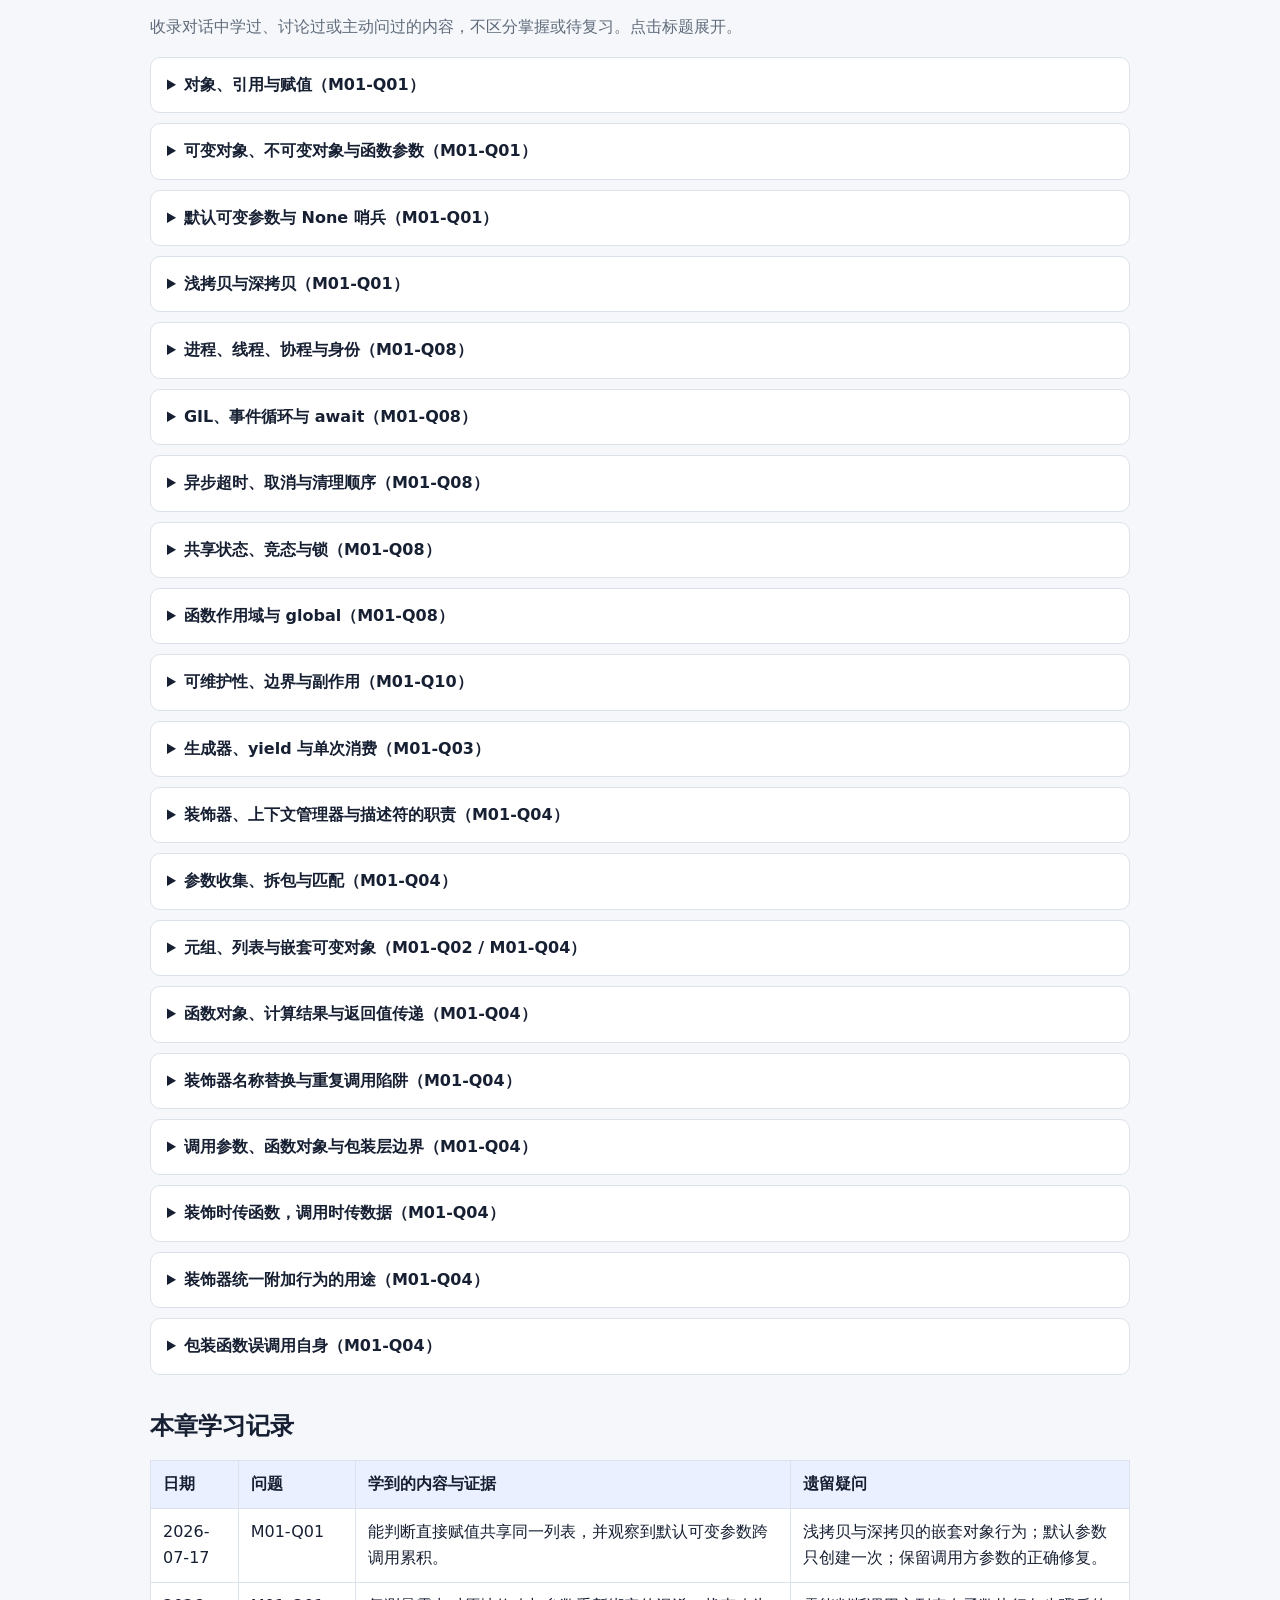
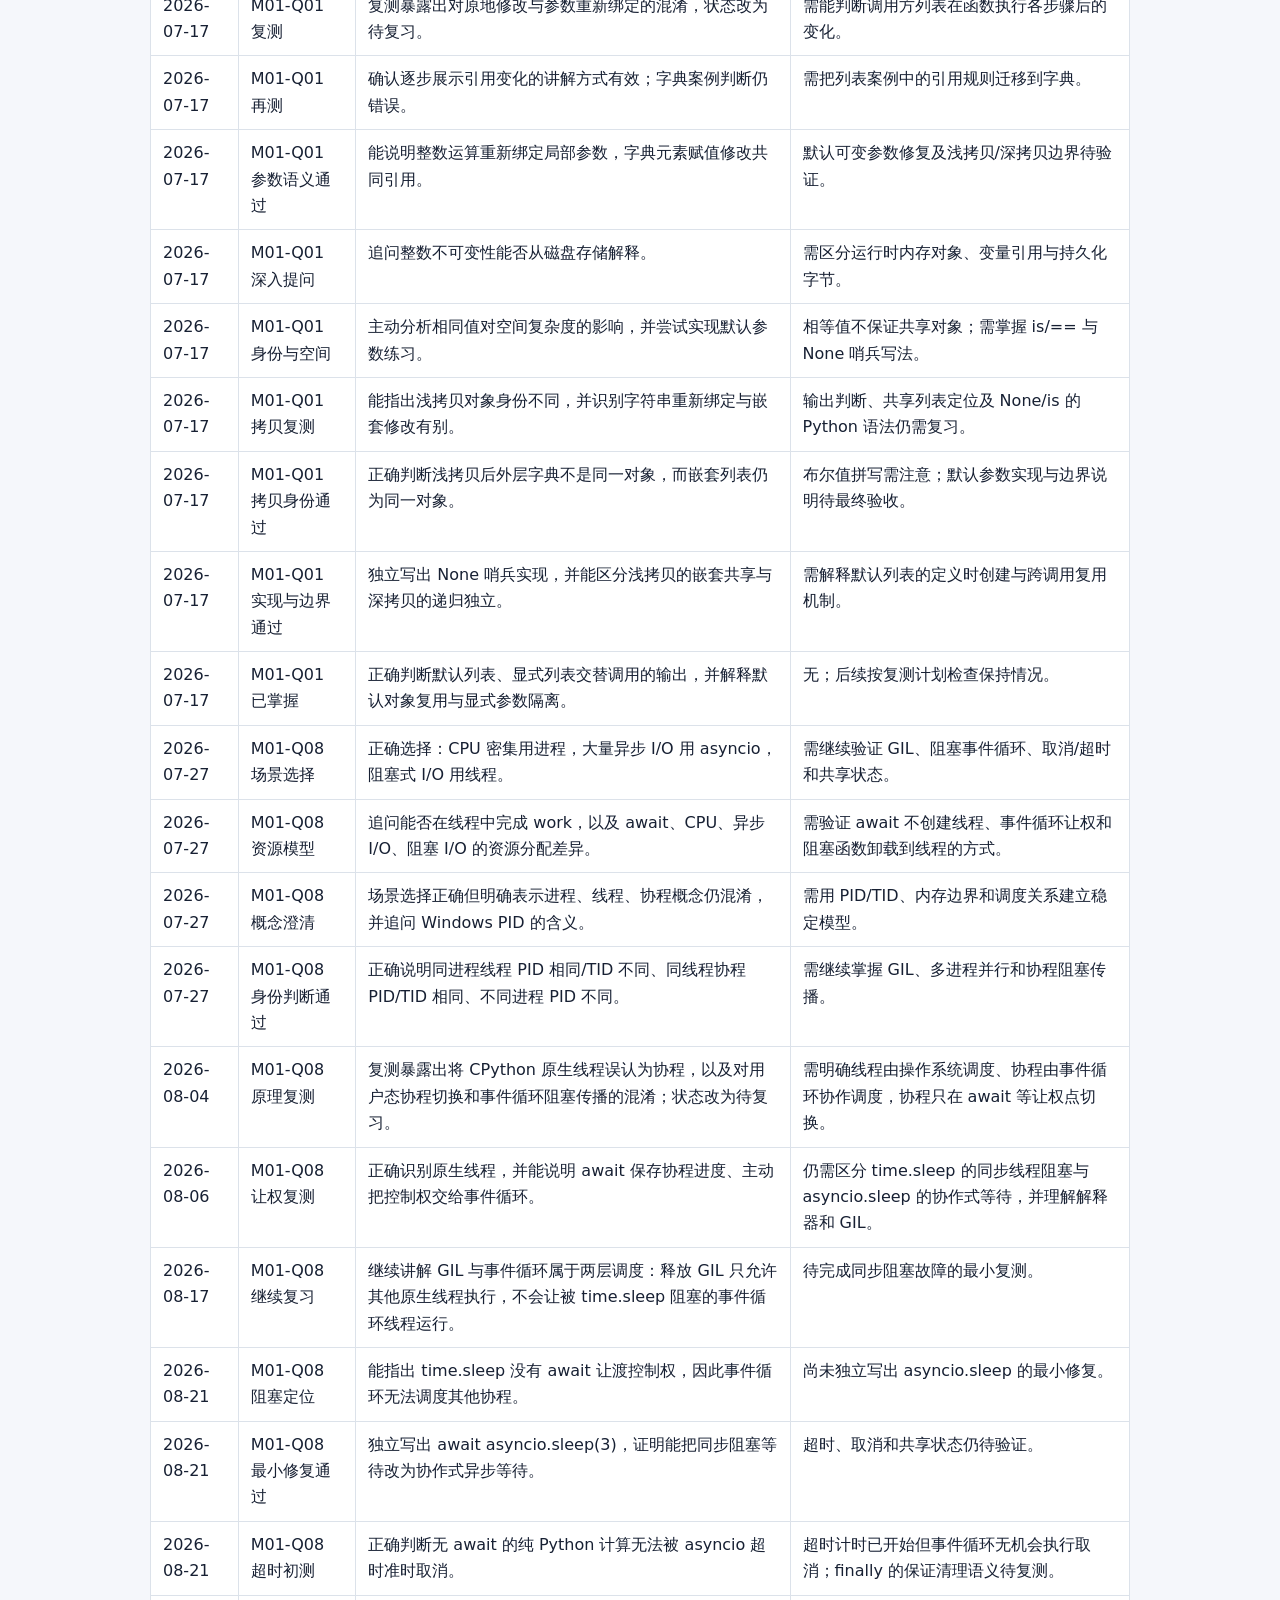
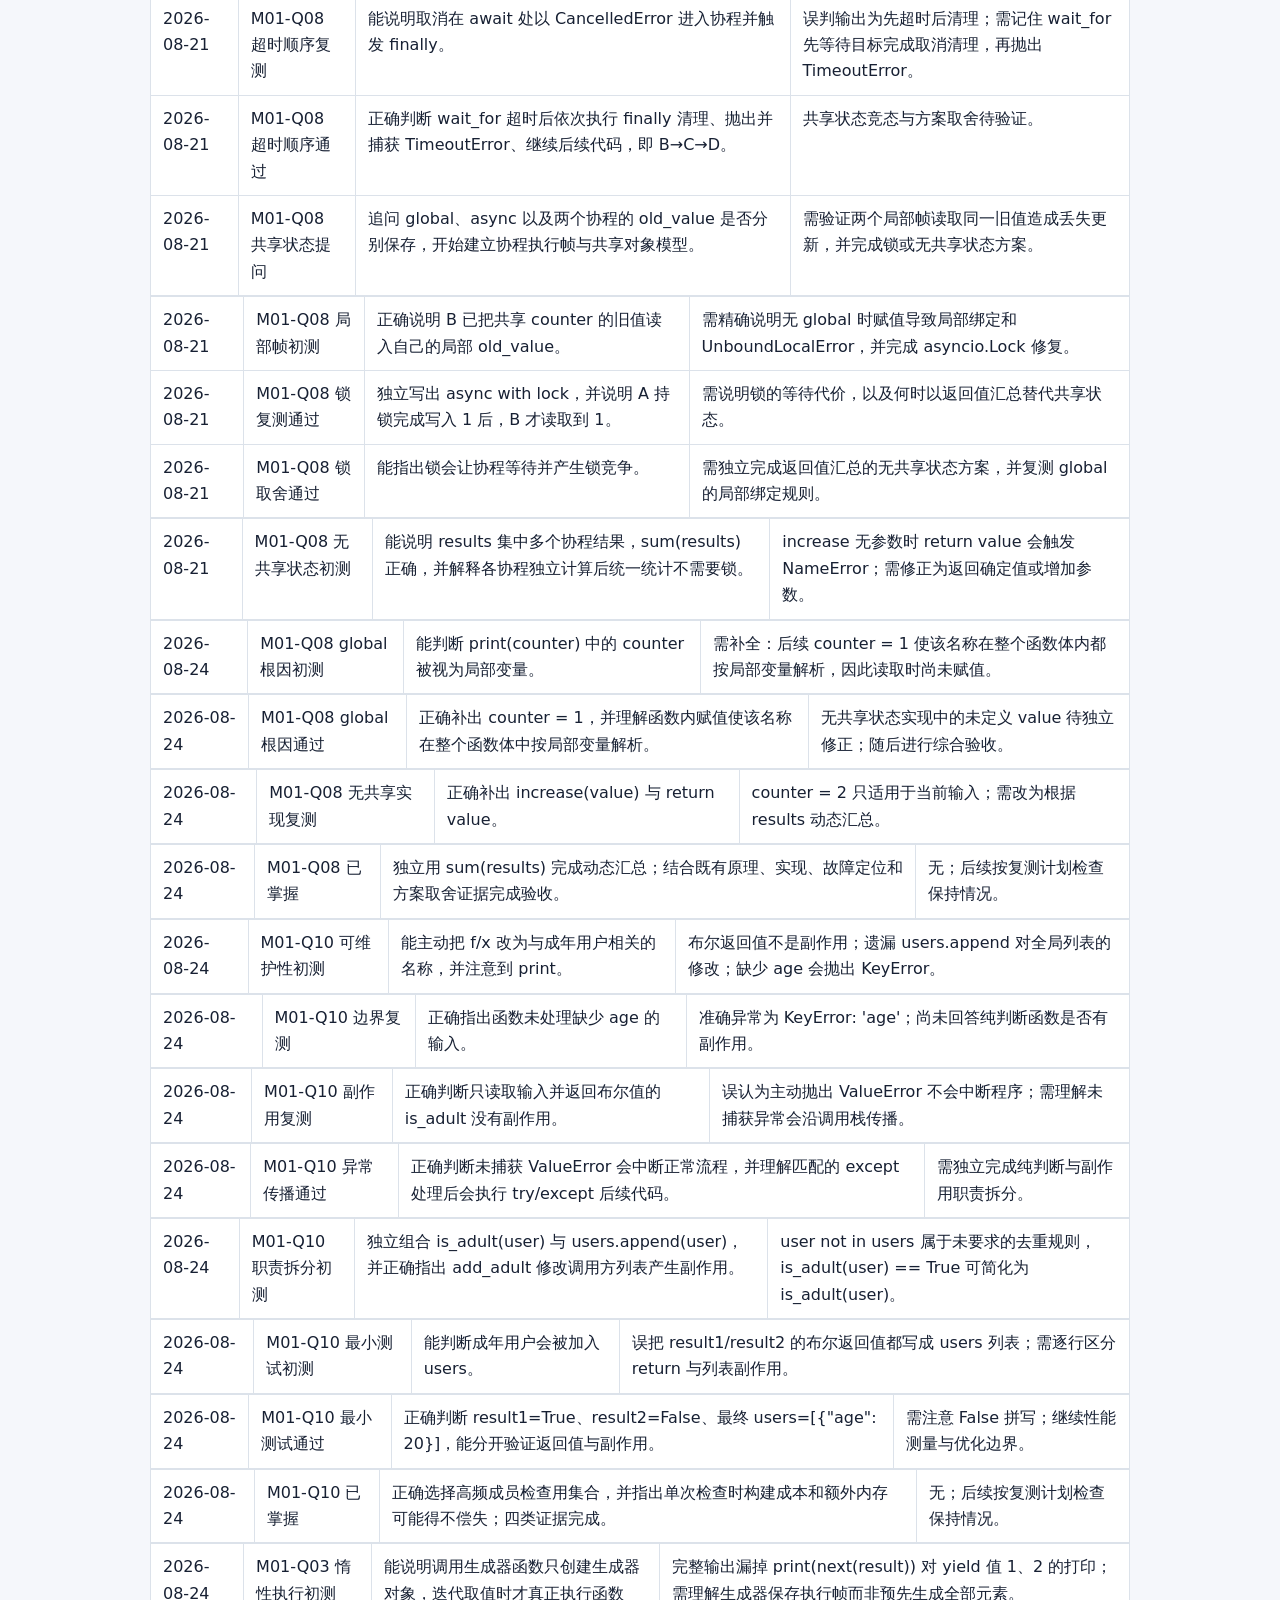
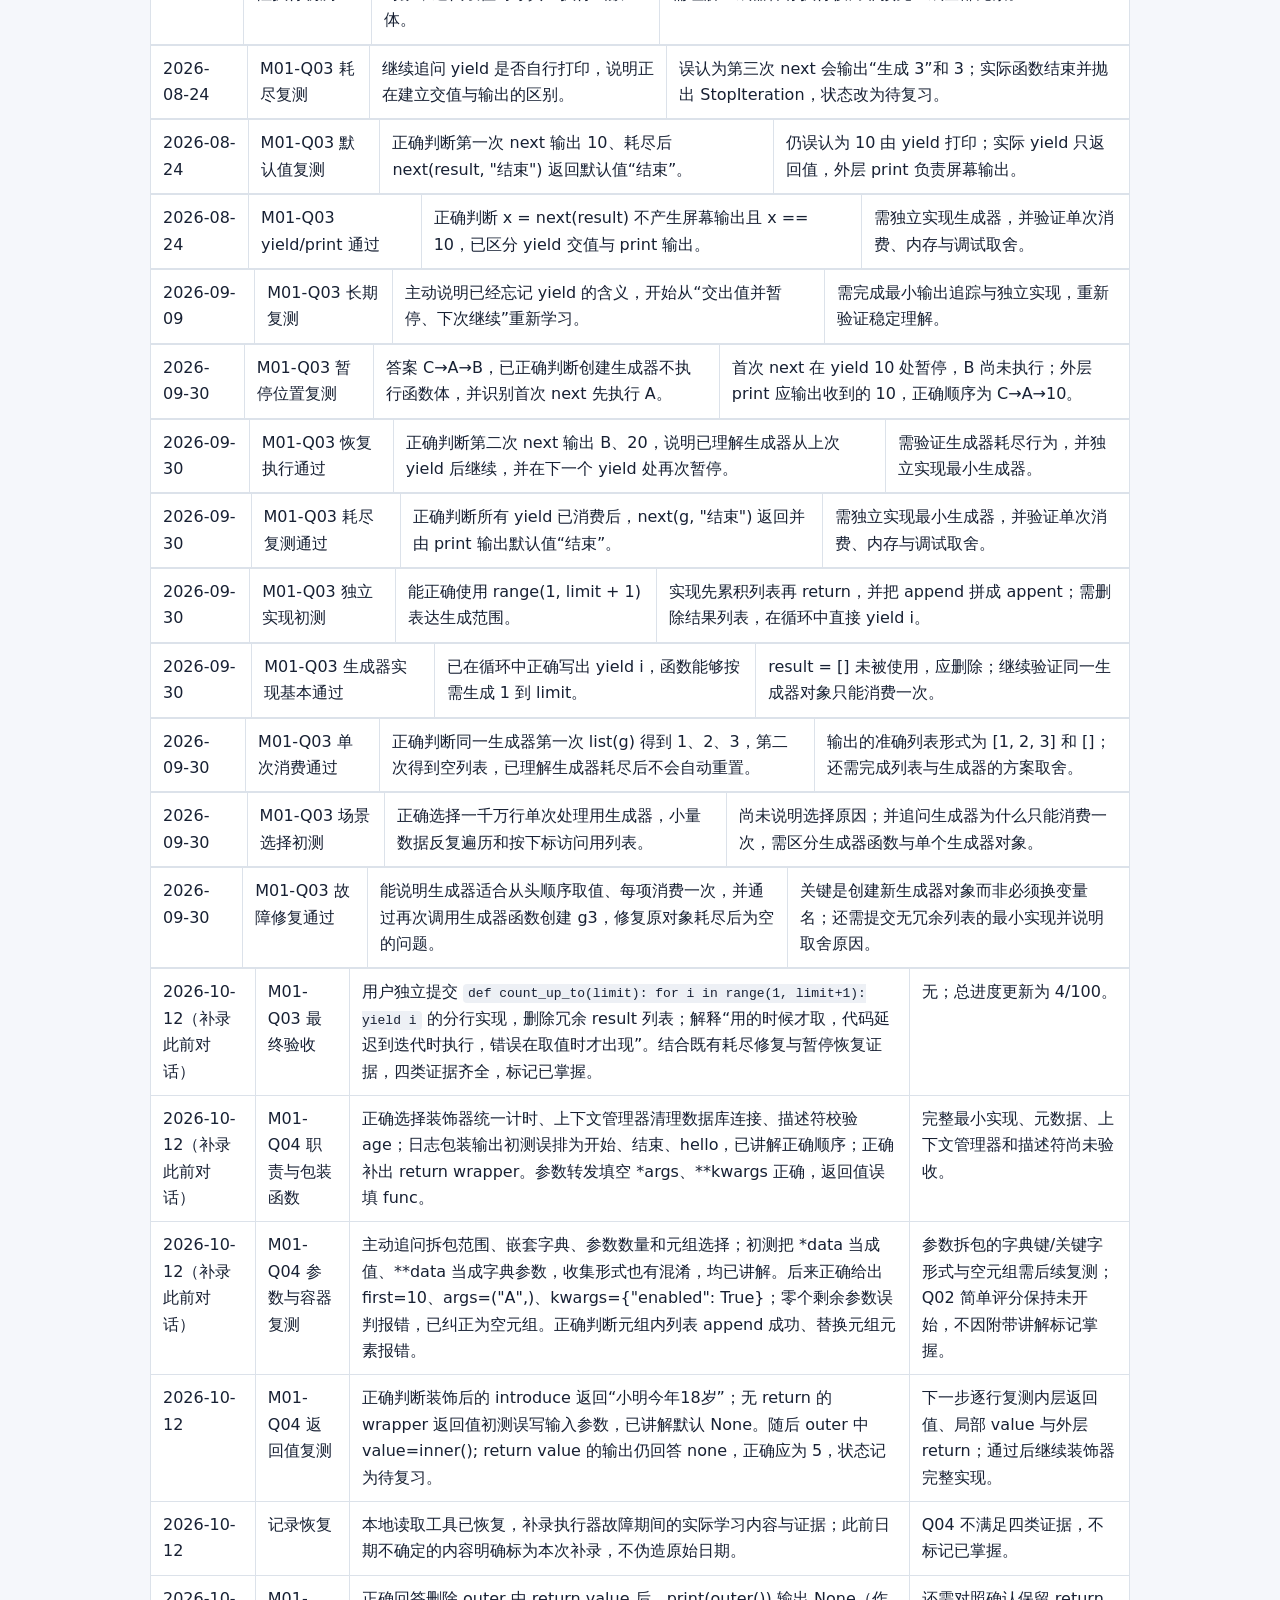
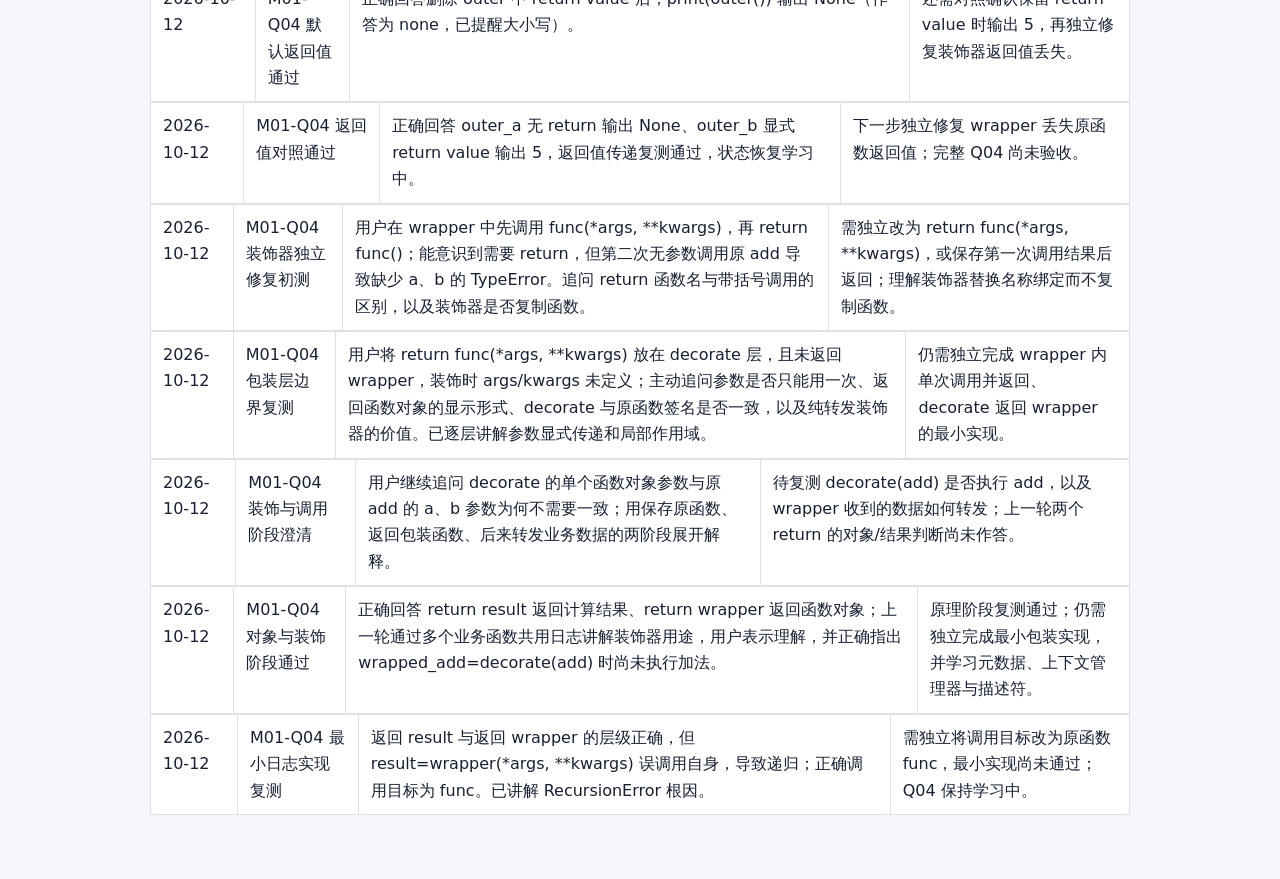
==== commit 4e11962d: "Update M01 learning progress and decorator practice records" ====
--- a/chapters/01-python.html
+++ b/chapters/01-python.html
@@ -1,12 +1,12 @@
 <!doctype html><html lang="zh-CN"><head><meta charset="utf-8"><meta name="viewport" content="width=device-width,initial-scale=1"><title>M01 Python 核心与工程基础</title><link rel="stylesheet" href="../styles.css"><script src="../difficulty.js" defer></script></head><body data-ratings="m01-q01:M,m01-q02:E,m01-q03:H,m01-q04:H,m01-q05:H,m01-q06:H,m01-q07:H,m01-q08:M,m01-q09:E,m01-q10:M"><main>
 <nav><a href="../index.html">← 返回总览</a><a href="#knowledge">知识点集合</a><a href="02-web-api.html">下一章 →</a></nav>
 <h1>M01 Python 核心与工程基础</h1><p class="subtitle">目标：写出正确、清晰、可测试的 Python，并能解释运行机制与并发选择。</p>
-<div class="notice"><strong>章节状态：</strong><span class="tag">学习中 · 3/10</span><p class="meta">当前问题：M01-Q03</p></div>
+<div class="notice"><strong>章节状态：</strong><span class="tag">学习中 · 4/10</span><p class="meta">当前问题：M01-Q04（装饰器独立修复）</p></div>
 <h2>核心问题</h2><ol class="questions">
 <li class="question" id="m01-q01"><h3>Python 的可变对象、不可变对象、引用与赋值分别意味着什么？</h3><p>能否解释浅拷贝/深拷贝、默认可变参数和函数传参中的常见陷阱？</p><p class="record"><strong>状态：</strong>已掌握　<strong>证据：</strong>能解释引用、可变/不可变与参数绑定；独立完成 None 哨兵实现；定位默认列表跨调用复用故障；说明浅拷贝外层独立/嵌套共享及深拷贝边界</p></li>
 <li class="question" id="m01-q02"><h3>列表、元组、字典、集合应如何选择？</h3><p>能否结合时间复杂度、顺序、唯一性、可哈希性与内存说明选择依据？</p><p class="record"><strong>状态：</strong>未开始　<strong>证据：</strong>暂无</p></li>
-<li class="question" id="m01-q03"><h3>迭代器、生成器与普通容器有什么差异？</h3><p>能否实现生成器，并判断惰性计算何时省内存、何时增加调试难度？</p><p class="record"><strong>状态：</strong>学习中　<strong>证据：</strong>已正确描述生成器适合顺序单次取值，并能通过再次调用生成器函数修复耗尽后为空的问题；已写出 yield i，但最小实现仍需删除未使用列表并用自己的话说明内存与调试取舍</p></li>
-<li class="question" id="m01-q04"><h3>装饰器、上下文管理器和描述符解决什么问题？</h3><p>能否各写一个最小实现，并避免装饰器丢失元数据或资源未释放？</p><p class="record"><strong>状态：</strong>未开始　<strong>证据：</strong>暂无</p></li>
+<li class="question" id="m01-q03"><h3>迭代器、生成器与普通容器有什么差异？</h3><p>能否实现生成器，并判断惰性计算何时省内存、何时增加调试难度？</p><p class="record"><strong>状态：</strong>已掌握　<strong>证据：</strong>能解释按需执行、yield 暂停恢复与单次消费；独立提交删除冗余列表的 count_up_to 最小生成器；定位耗尽后为空并重新调用函数修复；说明按需取值省内存、不能回头以及错误延迟到取值时出现的取舍</p></li>
+<li class="question" id="m01-q04"><h3>装饰器、上下文管理器和描述符解决什么问题？</h3><p>能否各写一个最小实现，并避免装饰器丢失元数据或资源未释放？</p><p class="record"><strong>状态：</strong>学习中　<strong>证据：</strong>正确匹配装饰器计时、上下文管理器资源清理、描述符属性校验；能补出 return wrapper 和参数转发星号；参数收集形式及元组嵌套修改复测通过；正确对照无 return 返回 None、显式 return value 返回 5；尚缺完整独立实现、元数据保护、资源清理和描述符验收</p></li>
 <li class="question" id="m01-q05"><h3>Python 的作用域、闭包与对象模型如何工作？</h3><p>能否解释 LEGB、late binding、类属性/实例属性、继承与组合的取舍？</p><p class="record"><strong>状态：</strong>未开始　<strong>证据：</strong>暂无</p></li>
 <li class="question" id="m01-q06"><h3>异常应该在哪里捕获、转换和记录？</h3><p>能否设计异常边界，保留调用栈，并区分可恢复错误、程序错误与外部故障？</p><p class="record"><strong>状态：</strong>未开始　<strong>证据：</strong>暂无</p></li>
 <li class="question" id="m01-q07"><h3>类型提示能为 Python 项目带来什么？</h3><p>能否正确使用 Optional、Union、泛型、Protocol，并说明静态类型的边界？</p><p class="record"><strong>状态：</strong>未开始　<strong>证据：</strong>暂无</p></li>
@@ -25,6 +25,15 @@
 <details class="knowledge-point"><summary>函数作用域与 global（M01-Q08）</summary><ul><li>函数体内只要对某名称赋值，该名称默认在整个函数体中按局部变量解析。</li><li>在赋值前读取该局部名称会触发 <code>UnboundLocalError</code>，即使模块级存在同名变量。</li><li><code>global</code> 可以声明模块级绑定，但减少共享可变状态通常更清晰。</li></ul></details>
 <details class="knowledge-point"><summary>可维护性、边界与副作用（M01-Q10）</summary><ul><li>名称应表达业务含义，函数职责应小而明确；纯判断与修改列表等副作用应分开。</li><li>返回布尔值不是副作用；修改调用方容器、全局状态或执行 I/O 才是可观察副作用。</li><li>缺失字典键会产生 <code>KeyError</code>；未捕获异常会中断正常流程并沿调用栈传播，匹配的 <code>except</code> 处理后才会继续。</li><li>测试应分别验证返回值和状态变化。性能选择要测量：高频成员检查适合集合，单次检查可能不值得承担集合构建时间和额外内存。</li></ul></details>
 <details class="knowledge-point"><summary>生成器、yield 与单次消费（M01-Q03）</summary><ul><li>调用含 <code>yield</code> 的函数只创建生成器对象；首次 <code>next</code> 才执行函数体，生成器会保存暂停位置和局部状态。</li><li><code>yield</code> 的动作可以记为“交出一个值并暂停”：一次 <code>next</code> 只执行到下一个 <code>yield</code>，其后的代码要等再次调用 <code>next</code> 才继续；<code>return</code> 则结束函数。</li><li>在循环中直接 <code>yield</code> 当前元素即可逐项生成；先用 <code>append</code> 建立完整列表再 <code>return</code> 是普通容器实现，不具备惰性生成的内存特征；改成 <code>yield</code> 后应删除未使用的结果列表。</li><li><code>yield</code> 把值交给调用方，本身不会在屏幕打印；是否显示取决于外层 <code>print</code>。</li><li>函数结束后生成器耗尽并抛出 <code>StopIteration</code>；<code>next(generator, default)</code> 在耗尽时返回默认值。</li><li>单次消费针对同一个生成器对象：它只保存当前位置而不保存可倒带的完整历史，耗尽后处于关闭状态；再次调用生成器函数可创建一个从头开始的新生成器对象。是否换变量名不重要，重新调用函数才是关键。</li><li>生成器通常是单次消费的惰性序列；它可降低一次性内存占用，但执行路径和调试比已物化容器更隐蔽。</li></ul></details>
+<details class="knowledge-point"><summary>装饰器、上下文管理器与描述符的职责（M01-Q04）</summary><ul><li>装饰器用于给函数统一增加计时、日志等行为；<code>@decorate</code> 等价于定义原函数后执行 <code>func = decorate(func)</code>。</li><li>上下文管理器管理资源生命周期，例如数据库连接在正常结束或异常离开时执行清理；描述符用于控制属性读取和赋值，例如禁止 age 为负数。</li><li>装饰器返回 <code>wrapper</code> 函数对象供以后调用；<code>return wrapper()</code> 会立即执行包装函数并返回其结果，若结果为 None，装饰后的名称将不再可调用。</li><li>包装函数依次执行前置行为、原函数、后置行为；普通后置语句在原函数抛异常时不会执行，必须清理的工作应使用 finally 或上下文管理器。</li></ul></details>
+<details class="knowledge-point"><summary>参数收集、拆包与匹配（M01-Q04）</summary><ul><li>函数定义中的 <code>*args</code> 将剩余位置参数收集成元组，<code>**kwargs</code> 将未被明确参数名接收的关键字参数收集成字典；名称可以更换，星号决定行为。</li><li>零个剩余位置参数得到 <code>()</code>，一个得到 <code>(value,)</code>，多个按顺序进入元组；普通参数先按位置匹配，关键字参数按名字匹配，不应理解为按 first、kwargs、args 顺序执行收集。</li><li>函数调用中的 <code>*iterable</code> 将可迭代对象拆成位置参数，支持列表、元组、字符串、生成器等；对字典使用一个星号得到键。</li><li>调用中的 <code>**mapping</code> 将映射拆成关键字参数，键必须为字符串且参数必须被函数接受。字典顺序不影响按名匹配；额外参数可以由定义中的 **kwargs 接收。</li><li><code>func(args, kwargs)</code> 传入两个完整容器；<code>func(*args, **kwargs)</code> 转发其中的参数。例如 args=(2,3)、kwargs={} 时，前者等价于 func((2,3), {})，后者等价于 func(2,3)。</li><li>拆包只处理最外层，嵌套字典仍作为原对象传入；需要拆内层时明确使用 <code>func(**data["profile"])</code>，拆包不会复制嵌套对象。</li><li>缺少必需参数、参数无人接收或同一参数同时通过位置和关键字重复赋值会报 TypeError。普通位置参数不能直接放在关键字参数后；Python 代码须使用英文标点。</li></ul></details>
+<details class="knowledge-point"><summary>元组、列表与嵌套可变对象（M01-Q02 / M01-Q04）</summary><ul><li>列表和元组都支持多个元素、顺序遍历与下标访问；列表允许增删或替换元素，元组的长度和各位置引用不可修改。元组没有只能装两个元素的限制。</li><li><code>(20,)</code> 是单元素元组，<code>(20)</code> 是整数；*args 收集成元组属于 Python 语法规定。</li><li>元组内引用的列表仍可原地修改：<code>data=([1,2],3)</code> 时 data[0].append(4) 成功，data[1]=5 抛 TypeError。需要调整元素使用列表，需要固定一组位置引用可使用元组。</li></ul></details>
+<details class="knowledge-point"><summary>函数对象、计算结果与返回值传递（M01-Q04）</summary><ul><li><code>return func</code> 返回函数对象；<code>return func(...)</code> 调用函数并返回计算结果。输入参数、函数对象和返回结果是不同对象。</li><li>函数正常结束而没有执行带值的 return 时返回 None；调用内层函数不会自动把其返回值作为外层返回值。</li><li><code>value = inner(); return value</code> 与 <code>return inner()</code> 都能传递内层返回值。若 inner 返回 5，两者都返回 5；包装函数仅执行 func(...) 而不 return 时会丢失返回值。</li></ul></details>
+<details class="knowledge-point"><summary>装饰器名称替换与重复调用陷阱（M01-Q04）</summary><ul><li>装饰器不复制原函数：定义原 add 后，add = decorate(add) 调用 decorate，将它返回的 wrapper 绑定到 add；wrapper 通过闭包中的 func 保留原 add 的引用。调用 add(2,3) 实际进入 wrapper，*args 接收两个值并转发给原 add。</li><li>先 func(*args, **kwargs) 再 return func() 会调用原函数两次；第二次没有参数时可能因缺少必需参数抛 TypeError，第一次返回值已经被丢弃。应直接 return func(*args, **kwargs)，或保存第一次结果再 return。</li></ul></details>
+<details class="knowledge-point"><summary>调用参数、函数对象与包装层边界（M01-Q04）</summary><ul><li>每次调用都须明确提供参数，func() 不会记住上次 func(2,3) 的实参；args、kwargs 容器可重复转发，但生成器等单次消费对象可能耗尽。</li><li>返回函数对象并非返回源码文本；打印对象通常得到形如 &lt;function number at 0x...&gt; 的表示，地址因运行而异，调用返回的对象才执行函数体。</li><li>decorate(func) 收到一个函数对象，无需与原函数参数数量一致；wrapper 收到业务实参，转发给原函数时必须符合原函数签名。wrapper 内的 args、kwargs 不会自动成为 decorate 的局部变量。</li><li>仅转发参数和返回值的装饰器用于教学，业务中通常没有新增价值；加入日志或计时等统一行为才体现包装目的。return func(...) 应在 wrapper 内，decorate 自身返回 wrapper 对象。</li></ul></details>
+<details class="knowledge-point"><summary>装饰时传函数，调用时传数据（M01-Q04）</summary><ul><li>函数也是可作为参数传递的对象：decorate(add) 把原 add 对象作为一个实参交给 func，此时既不执行 add，也不提供 a、b。</li><li>装饰阶段可展开为 original_add=add、wrapped_add=decorate(original_add)、add=wrapped_add；调用阶段 add(2,3) 进入 wrapper，收集 args=(2,3)、kwargs={}，再调用闭包保留的 original_add(2,3)。</li><li>被传入的对象自身如何调用，与接收该对象的函数需要几个参数是两件事；如 inspect_function(add) 可以只接收函数对象，不必接收 add 的两个业务参数。</li></ul></details>
+<details class="knowledge-point"><summary>装饰器统一附加行为的用途（M01-Q04）</summary><ul><li>多个业务函数需要相同日志、计时或权限检查时，装饰器把共同逻辑集中一处，避免在每个函数内重复维护，同时保留各自的业务参数和返回值。</li><li><code>func.__name__</code> 可读取原函数名称供日志使用。只有一个简单函数时直接写附加逻辑可能更清晰，无需为了使用装饰器而包装。</li></ul></details>
+<details class="knowledge-point"><summary>包装函数误调用自身（M01-Q04）</summary><ul><li>wrapper 内调用 wrapper(*args, **kwargs) 会再次进入同一个包装函数，不断递归，最终触发 RecursionError；应调用闭包中保存的原函数 func(*args, **kwargs)，并返回其结果。</li></ul></details>
 </section></li>
 </ol><h2>本章学习记录</h2><table><thead><tr><th>日期</th><th>问题</th><th>学到的内容与证据</th><th>遗留疑问</th></tr></thead><tbody><tr><td>2026-07-17</td><td>M01-Q01</td><td>能判断直接赋值共享同一列表，并观察到默认可变参数跨调用累积。</td><td>浅拷贝与深拷贝的嵌套对象行为；默认参数只创建一次；保留调用方参数的正确修复。</td></tr><tr><td>2026-07-17</td><td>M01-Q01 复测</td><td>复测暴露出对原地修改与参数重新绑定的混淆，状态改为待复习。</td><td>需能判断调用方列表在函数执行各步骤后的变化。</td></tr><tr><td>2026-07-17</td><td>M01-Q01 再测</td><td>确认逐步展示引用变化的讲解方式有效；字典案例判断仍错误。</td><td>需把列表案例中的引用规则迁移到字典。</td></tr><tr><td>2026-07-17</td><td>M01-Q01 参数语义通过</td><td>能说明整数运算重新绑定局部参数，字典元素赋值修改共同引用。</td><td>默认可变参数修复及浅拷贝/深拷贝边界待验证。</td></tr><tr><td>2026-07-17</td><td>M01-Q01 深入提问</td><td>追问整数不可变性能否从磁盘存储解释。</td><td>需区分运行时内存对象、变量引用与持久化字节。</td></tr><tr><td>2026-07-17</td><td>M01-Q01 身份与空间</td><td>主动分析相同值对空间复杂度的影响，并尝试实现默认参数练习。</td><td>相等值不保证共享对象；需掌握 is/== 与 None 哨兵写法。</td></tr><tr><td>2026-07-17</td><td>M01-Q01 拷贝复测</td><td>能指出浅拷贝对象身份不同，并识别字符串重新绑定与嵌套修改有别。</td><td>输出判断、共享列表定位及 None/is 的 Python 语法仍需复习。</td></tr><tr><td>2026-07-17</td><td>M01-Q01 拷贝身份通过</td><td>正确判断浅拷贝后外层字典不是同一对象，而嵌套列表仍为同一对象。</td><td>布尔值拼写需注意；默认参数实现与边界说明待最终验收。</td></tr><tr><td>2026-07-17</td><td>M01-Q01 实现与边界通过</td><td>独立写出 None 哨兵实现，并能区分浅拷贝的嵌套共享与深拷贝的递归独立。</td><td>需解释默认列表的定义时创建与跨调用复用机制。</td></tr><tr><td>2026-07-17</td><td>M01-Q01 已掌握</td><td>正确判断默认列表、显式列表交替调用的输出，并解释默认对象复用与显式参数隔离。</td><td>无；后续按复测计划检查保持情况。</td></tr><tr><td>2026-07-27</td><td>M01-Q08 场景选择</td><td>正确选择：CPU 密集用进程，大量异步 I/O 用 asyncio，阻塞式 I/O 用线程。</td><td>需继续验证 GIL、阻塞事件循环、取消/超时和共享状态。</td></tr><tr><td>2026-07-27</td><td>M01-Q08 资源模型</td><td>追问能否在线程中完成 work，以及 await、CPU、异步 I/O、阻塞 I/O 的资源分配差异。</td><td>需验证 await 不创建线程、事件循环让权和阻塞函数卸载到线程的方式。</td></tr><tr><td>2026-07-27</td><td>M01-Q08 概念澄清</td><td>场景选择正确但明确表示进程、线程、协程概念仍混淆，并追问 Windows PID 的含义。</td><td>需用 PID/TID、内存边界和调度关系建立稳定模型。</td></tr><tr><td>2026-07-27</td><td>M01-Q08 身份判断通过</td><td>正确说明同进程线程 PID 相同/TID 不同、同线程协程 PID/TID 相同、不同进程 PID 不同。</td><td>需继续掌握 GIL、多进程并行和协程阻塞传播。</td></tr><tr><td>2026-08-04</td><td>M01-Q08 原理复测</td><td>复测暴露出将 CPython 原生线程误认为协程，以及对用户态协程切换和事件循环阻塞传播的混淆；状态改为待复习。</td><td>需明确线程由操作系统调度、协程由事件循环协作调度，协程只在 await 等让权点切换。</td></tr><tr><td>2026-08-06</td><td>M01-Q08 让权复测</td><td>正确识别原生线程，并能说明 await 保存协程进度、主动把控制权交给事件循环。</td><td>仍需区分 time.sleep 的同步线程阻塞与 asyncio.sleep 的协作式等待，并理解解释器和 GIL。</td></tr><tr><td>2026-08-17</td><td>M01-Q08 继续复习</td><td>继续讲解 GIL 与事件循环属于两层调度：释放 GIL 只允许其他原生线程执行，不会让被 time.sleep 阻塞的事件循环线程运行。</td><td>待完成同步阻塞故障的最小复测。</td></tr><tr><td>2026-08-21</td><td>M01-Q08 阻塞定位</td><td>能指出 time.sleep 没有 await 让渡控制权，因此事件循环无法调度其他协程。</td><td>尚未独立写出 asyncio.sleep 的最小修复。</td></tr><tr><td>2026-08-21</td><td>M01-Q08 最小修复通过</td><td>独立写出 await asyncio.sleep(3)，证明能把同步阻塞等待改为协作式异步等待。</td><td>超时、取消和共享状态仍待验证。</td></tr><tr><td>2026-08-21</td><td>M01-Q08 超时初测</td><td>正确判断无 await 的纯 Python 计算无法被 asyncio 超时准时取消。</td><td>超时计时已开始但事件循环无机会执行取消；finally 的保证清理语义待复测。</td></tr><tr><td>2026-08-21</td><td>M01-Q08 超时顺序复测</td><td>能说明取消在 await 处以 CancelledError 进入协程并触发 finally。</td><td>误判输出为先超时后清理；需记住 wait_for 先等待目标完成取消清理，再抛出 TimeoutError。</td></tr><tr><td>2026-08-21</td><td>M01-Q08 超时顺序通过</td><td>正确判断 wait_for 超时后依次执行 finally 清理、抛出并捕获 TimeoutError、继续后续代码，即 B→C→D。</td><td>共享状态竞态与方案取舍待验证。</td></tr><tr><td>2026-08-21</td><td>M01-Q08 共享状态提问</td><td>追问 global、async 以及两个协程的 old_value 是否分别保存，开始建立协程执行帧与共享对象模型。</td><td>需验证两个局部帧读取同一旧值造成丢失更新，并完成锁或无共享状态方案。</td></tr></tbody></table>
 <table class="learning-record-continuation"><tbody><tr><td>2026-08-21</td><td>M01-Q08 局部帧初测</td><td>正确说明 B 已把共享 counter 的旧值读入自己的局部 old_value。</td><td>需精确说明无 global 时赋值导致局部绑定和 UnboundLocalError，并完成 asyncio.Lock 修复。</td></tr><tr><td>2026-08-21</td><td>M01-Q08 锁复测通过</td><td>独立写出 async with lock，并说明 A 持锁完成写入 1 后，B 才读取到 1。</td><td>需说明锁的等待代价，以及何时以返回值汇总替代共享状态。</td></tr><tr><td>2026-08-21</td><td>M01-Q08 锁取舍通过</td><td>能指出锁会让协程等待并产生锁竞争。</td><td>需独立完成返回值汇总的无共享状态方案，并复测 global 的局部绑定规则。</td></tr></tbody></table>
@@ -54,4 +63,18 @@
 <table class="learning-record-continuation"><tbody><tr><td>2026-09-30</td><td>M01-Q03 单次消费通过</td><td>正确判断同一生成器第一次 list(g) 得到 1、2、3，第二次得到空列表，已理解生成器耗尽后不会自动重置。</td><td>输出的准确列表形式为 [1, 2, 3] 和 []；还需完成列表与生成器的方案取舍。</td></tr></tbody></table>
 <table class="learning-record-continuation"><tbody><tr><td>2026-09-30</td><td>M01-Q03 场景选择初测</td><td>正确选择一千万行单次处理用生成器，小量数据反复遍历和按下标访问用列表。</td><td>尚未说明选择原因；并追问生成器为什么只能消费一次，需区分生成器函数与单个生成器对象。</td></tr></tbody></table>
 <table class="learning-record-continuation"><tbody><tr><td>2026-09-30</td><td>M01-Q03 故障修复通过</td><td>能说明生成器适合从头顺序取值、每项消费一次，并通过再次调用生成器函数创建 g3，修复原对象耗尽后为空的问题。</td><td>关键是创建新生成器对象而非必须换变量名；还需提交无冗余列表的最小实现并说明取舍原因。</td></tr></tbody></table>
+<table class="learning-record-continuation"><tbody>
+<tr><td>2026-10-12（补录此前对话）</td><td>M01-Q03 最终验收</td><td>用户独立提交 <code>def count_up_to(limit): for i in range(1, limit+1): yield i</code> 的分行实现，删除冗余 result 列表；解释“用的时候才取，代码延迟到迭代时执行，错误在取值时才出现”。结合既有耗尽修复与暂停恢复证据，四类证据齐全，标记已掌握。</td><td>无；总进度更新为 4/100。</td></tr>
+<tr><td>2026-10-12（补录此前对话）</td><td>M01-Q04 职责与包装函数</td><td>正确选择装饰器统一计时、上下文管理器清理数据库连接、描述符校验 age；日志包装输出初测误排为开始、结束、hello，已讲解正确顺序；正确补出 return wrapper。参数转发填空 *args、**kwargs 正确，返回值误填 func。</td><td>完整最小实现、元数据、上下文管理器和描述符尚未验收。</td></tr>
+<tr><td>2026-10-12（补录此前对话）</td><td>M01-Q04 参数与容器复测</td><td>主动追问拆包范围、嵌套字典、参数数量和元组选择；初测把 *data 当成值、**data 当成字典参数，收集形式也有混淆，均已讲解。后来正确给出 first=10、args=("A",)、kwargs={"enabled": True}；零个剩余参数误判报错，已纠正为空元组。正确判断元组内列表 append 成功、替换元组元素报错。</td><td>参数拆包的字典键/关键字形式与空元组需后续复测；Q02 简单评分保持未开始，不因附带讲解标记掌握。</td></tr>
+<tr><td>2026-10-12</td><td>M01-Q04 返回值复测</td><td>正确判断装饰后的 introduce 返回“小明今年18岁”；无 return 的 wrapper 返回值初测误写输入参数，已讲解默认 None。随后 outer 中 value=inner(); return value 的输出仍回答 none，正确应为 5，状态记为待复习。</td><td>下一步逐行复测内层返回值、局部 value 与外层 return；通过后继续装饰器完整实现。</td></tr>
+<tr><td>2026-10-12</td><td>记录恢复</td><td>本地读取工具已恢复，补录执行器故障期间的实际学习内容与证据；此前日期不确定的内容明确标为本次补录，不伪造原始日期。</td><td>Q04 不满足四类证据，不标记已掌握。</td></tr>
+<tr><td>2026-10-12</td><td>M01-Q04 默认返回值通过</td><td>正确回答删除 outer 中 return value 后，print(outer()) 输出 None（作答为 none，已提醒大小写）。</td><td>还需对照确认保留 return value 时输出 5，再独立修复装饰器返回值丢失。</td></tr>
+</tbody></table>
+<table class="learning-record-continuation"><tbody><tr><td>2026-10-12</td><td>M01-Q04 返回值对照通过</td><td>正确回答 outer_a 无 return 输出 None、outer_b 显式 return value 输出 5，返回值传递复测通过，状态恢复学习中。</td><td>下一步独立修复 wrapper 丢失原函数返回值；完整 Q04 尚未验收。</td></tr></tbody></table>
+<table class="learning-record-continuation"><tbody><tr><td>2026-10-12</td><td>M01-Q04 装饰器独立修复初测</td><td>用户在 wrapper 中先调用 func(*args, **kwargs)，再 return func()；能意识到需要 return，但第二次无参数调用原 add 导致缺少 a、b 的 TypeError。追问 return 函数名与带括号调用的区别，以及装饰器是否复制函数。</td><td>需独立改为 return func(*args, **kwargs)，或保存第一次调用结果后返回；理解装饰器替换名称绑定而不复制函数。</td></tr></tbody></table>
+<table class="learning-record-continuation"><tbody><tr><td>2026-10-12</td><td>M01-Q04 包装层边界复测</td><td>用户将 return func(*args, **kwargs) 放在 decorate 层，且未返回 wrapper，装饰时 args/kwargs 未定义；主动追问参数是否只能用一次、返回函数对象的显示形式、decorate 与原函数签名是否一致，以及纯转发装饰器的价值。已逐层讲解参数显式传递和局部作用域。</td><td>仍需独立完成 wrapper 内单次调用并返回、decorate 返回 wrapper 的最小实现。</td></tr></tbody></table>
+<table class="learning-record-continuation"><tbody><tr><td>2026-10-12</td><td>M01-Q04 装饰与调用阶段澄清</td><td>用户继续追问 decorate 的单个函数对象参数与原 add 的 a、b 参数为何不需要一致；用保存原函数、返回包装函数、后来转发业务数据的两阶段展开解释。</td><td>待复测 decorate(add) 是否执行 add，以及 wrapper 收到的数据如何转发；上一轮两个 return 的对象/结果判断尚未作答。</td></tr></tbody></table>
+<table class="learning-record-continuation"><tbody><tr><td>2026-10-12</td><td>M01-Q04 对象与装饰阶段通过</td><td>正确回答 return result 返回计算结果、return wrapper 返回函数对象；上一轮通过多个业务函数共用日志讲解装饰器用途，用户表示理解，并正确指出 wrapped_add=decorate(add) 时尚未执行加法。</td><td>原理阶段复测通过；仍需独立完成最小包装实现，并学习元数据、上下文管理器与描述符。</td></tr></tbody></table>
+<table class="learning-record-continuation"><tbody><tr><td>2026-10-12</td><td>M01-Q04 最小日志实现复测</td><td>返回 result 与返回 wrapper 的层级正确，但 result=wrapper(*args, **kwargs) 误调用自身，导致递归；正确调用目标为 func。已讲解 RecursionError 根因。</td><td>需独立将调用目标改为原函数 func，最小实现尚未通过；Q04 保持学习中。</td></tr></tbody></table>
 </main></body></html>
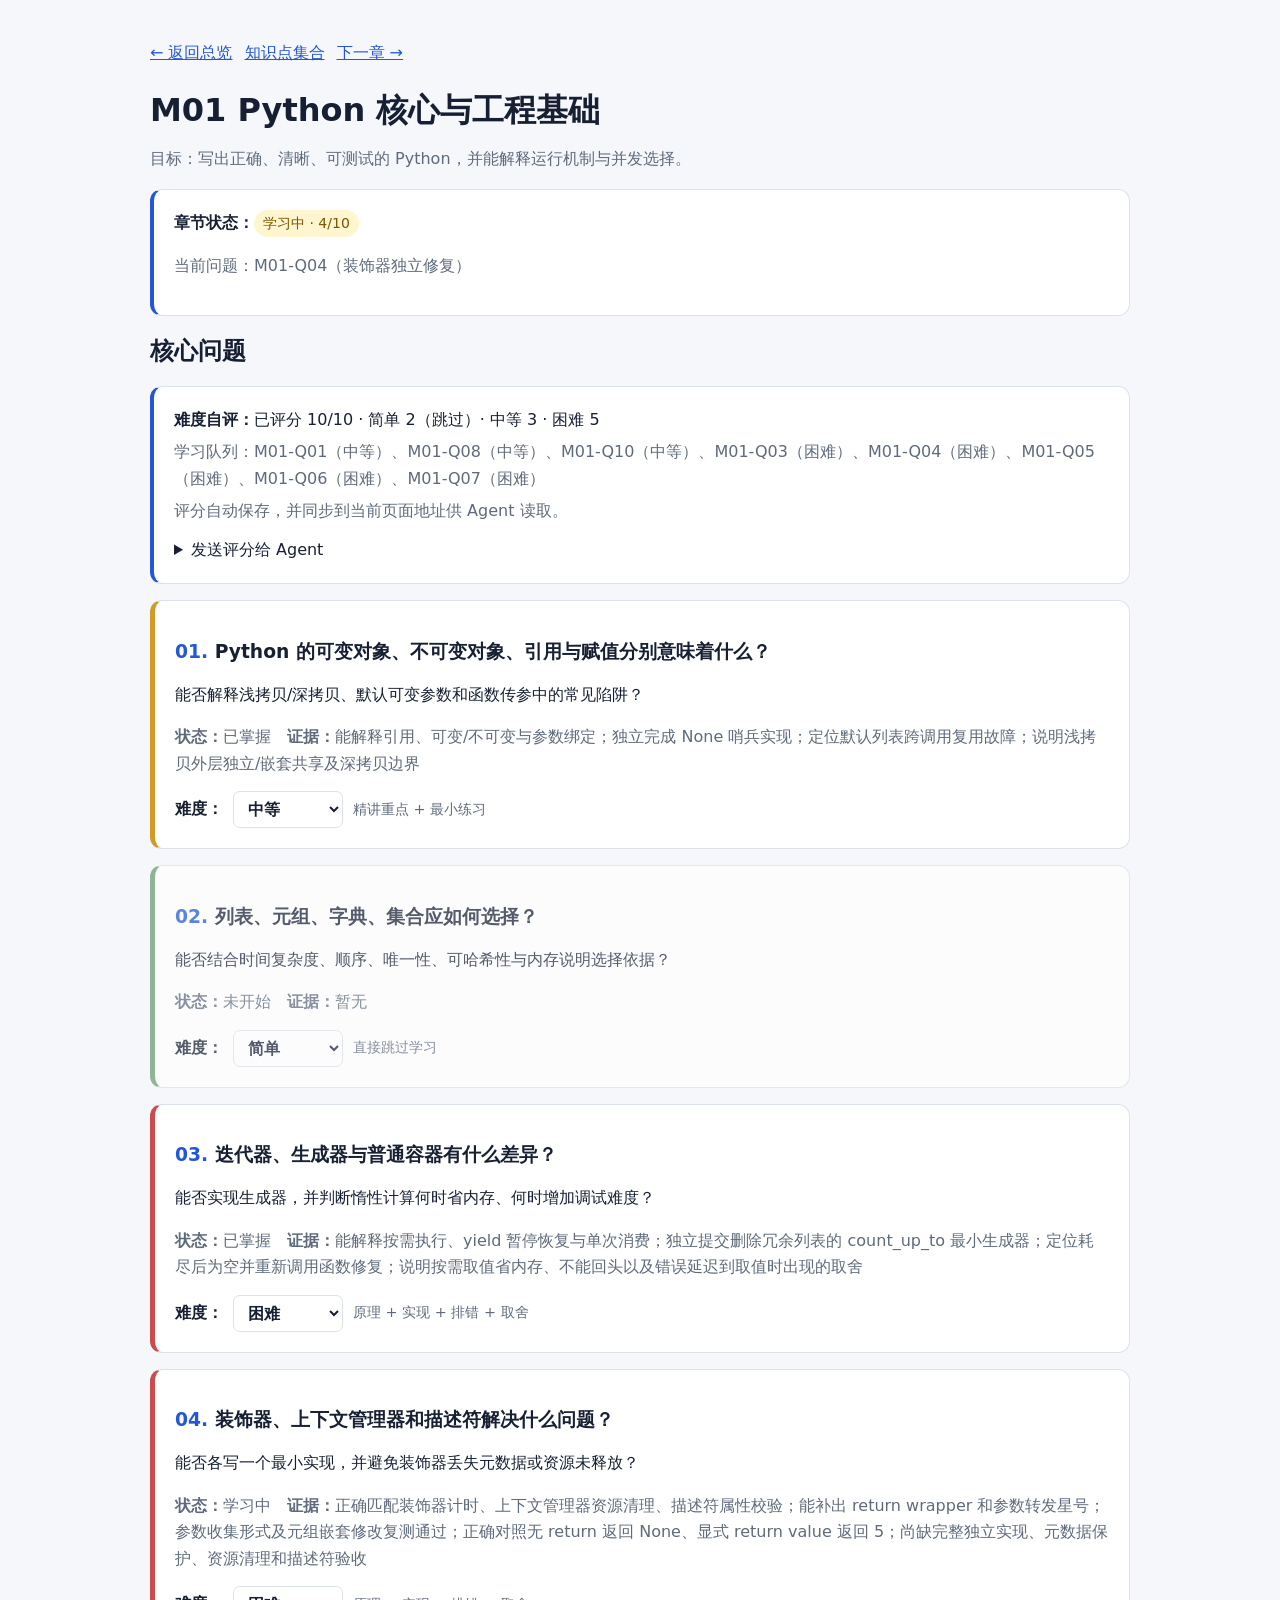
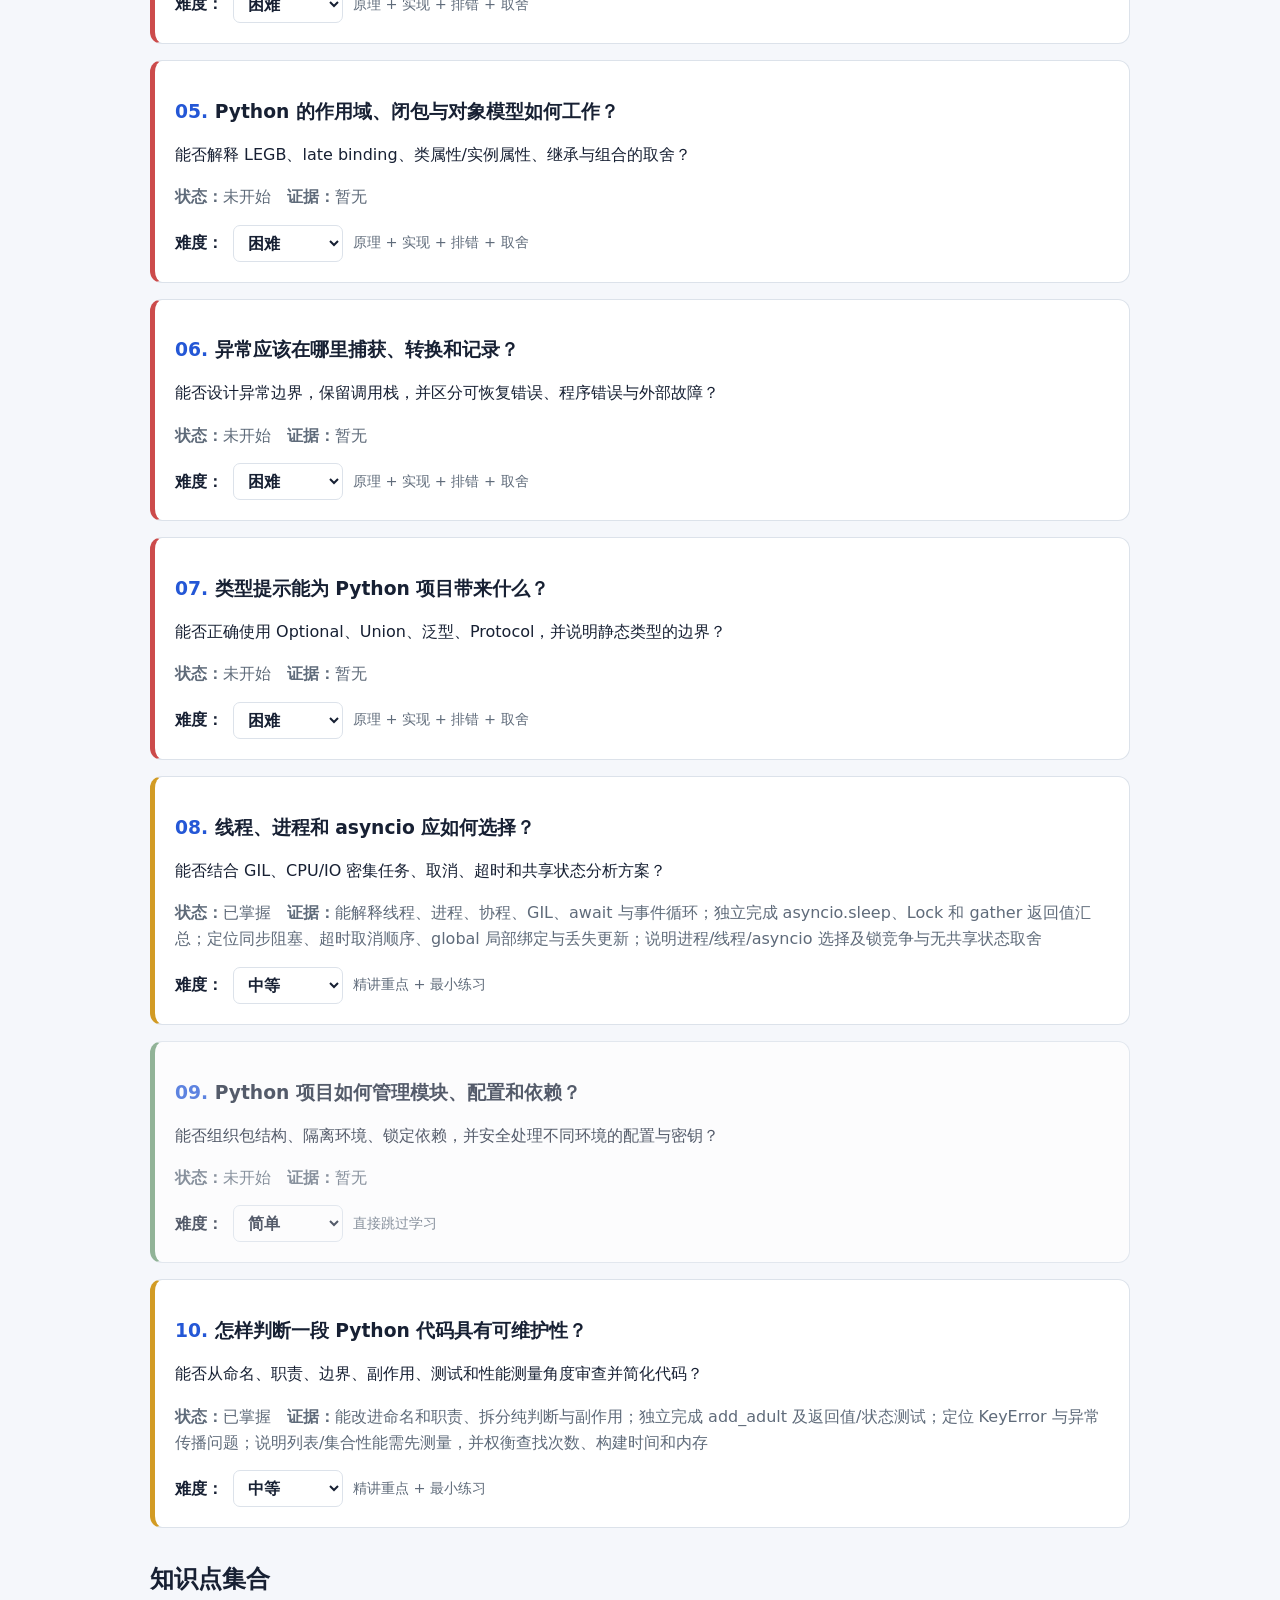
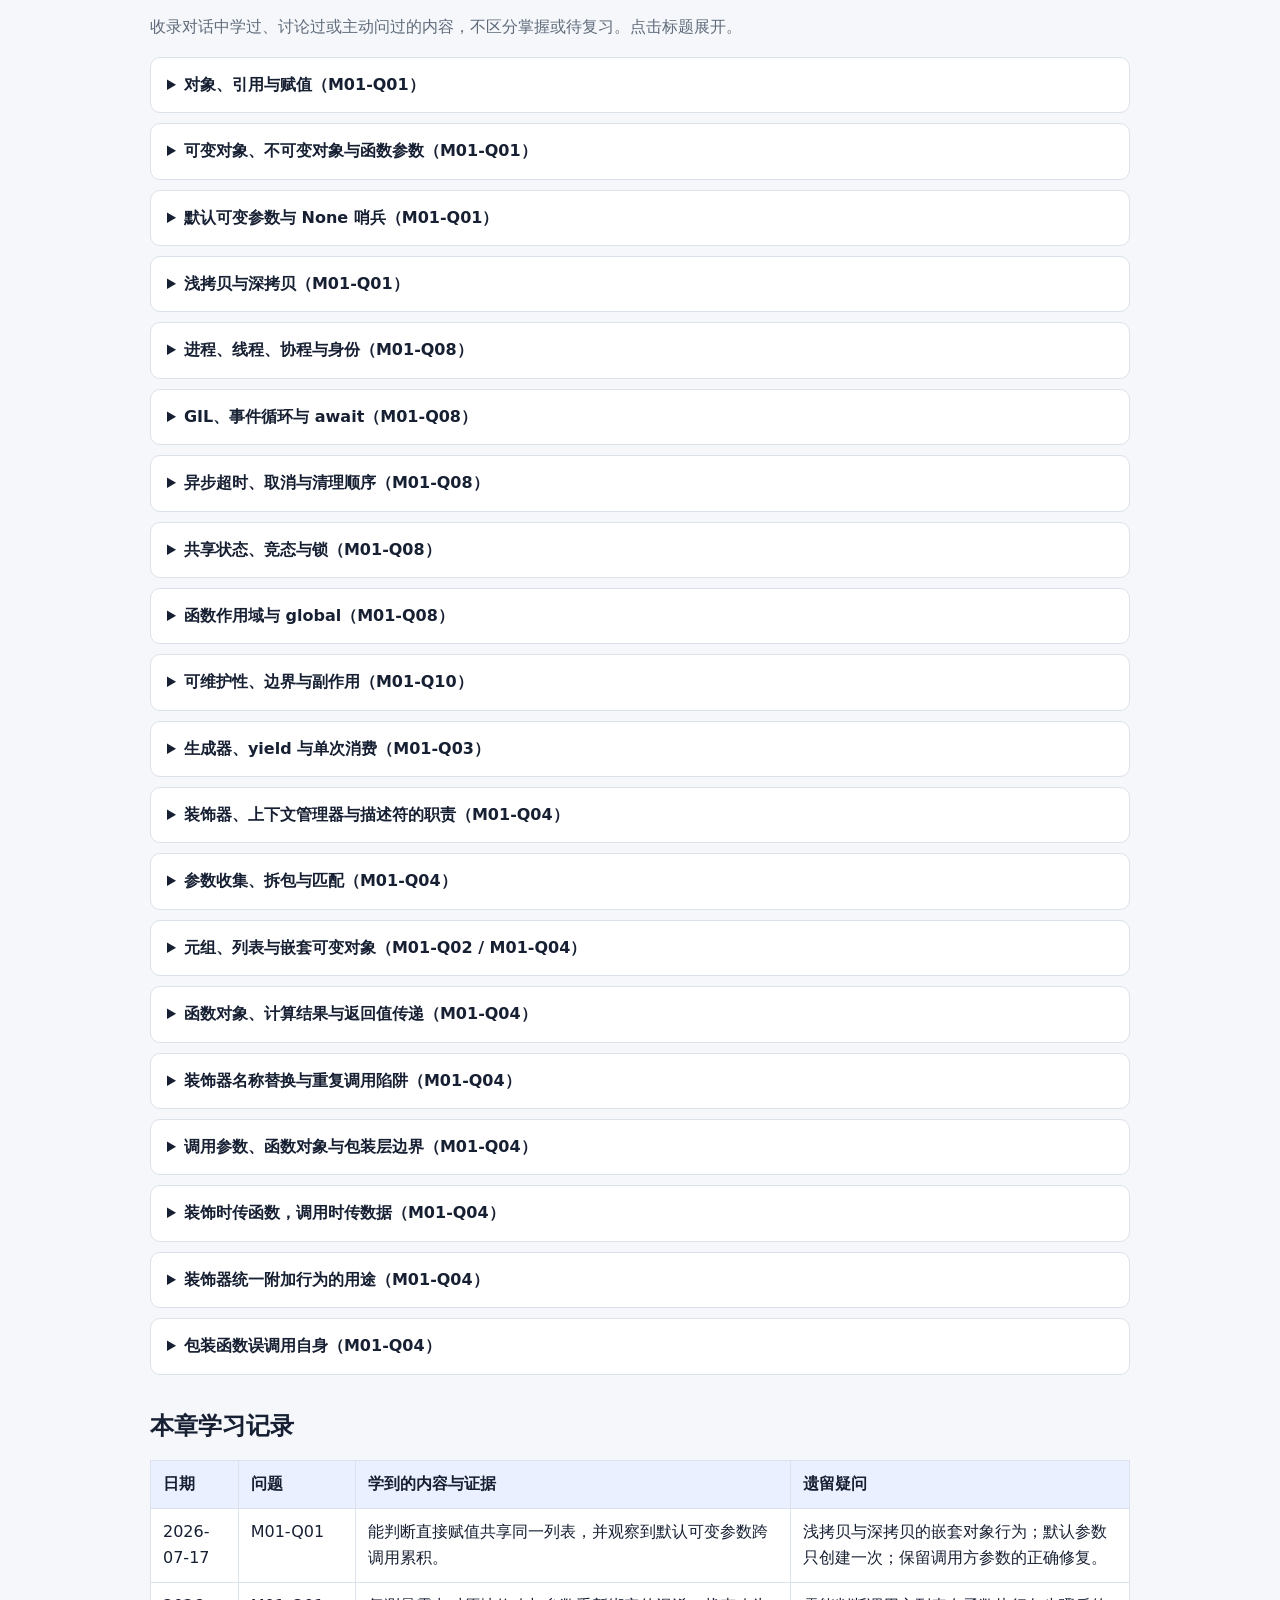
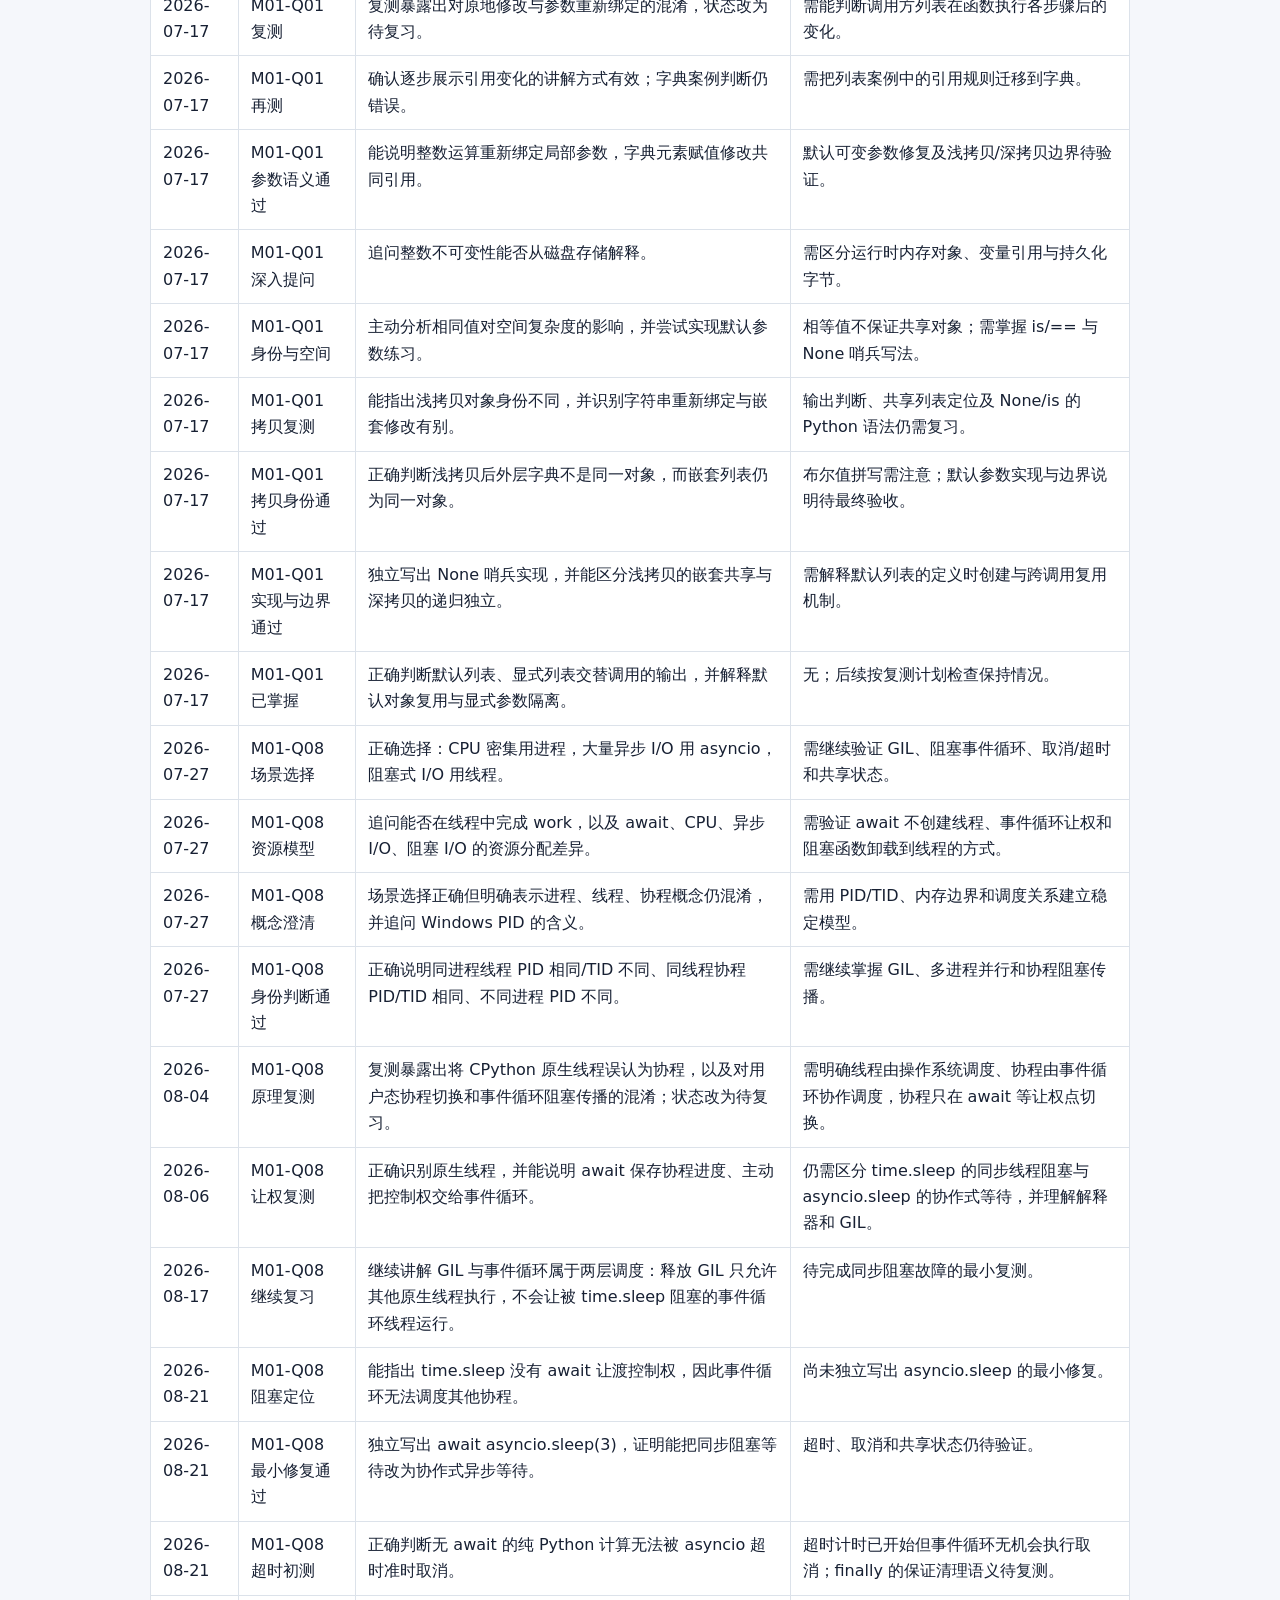
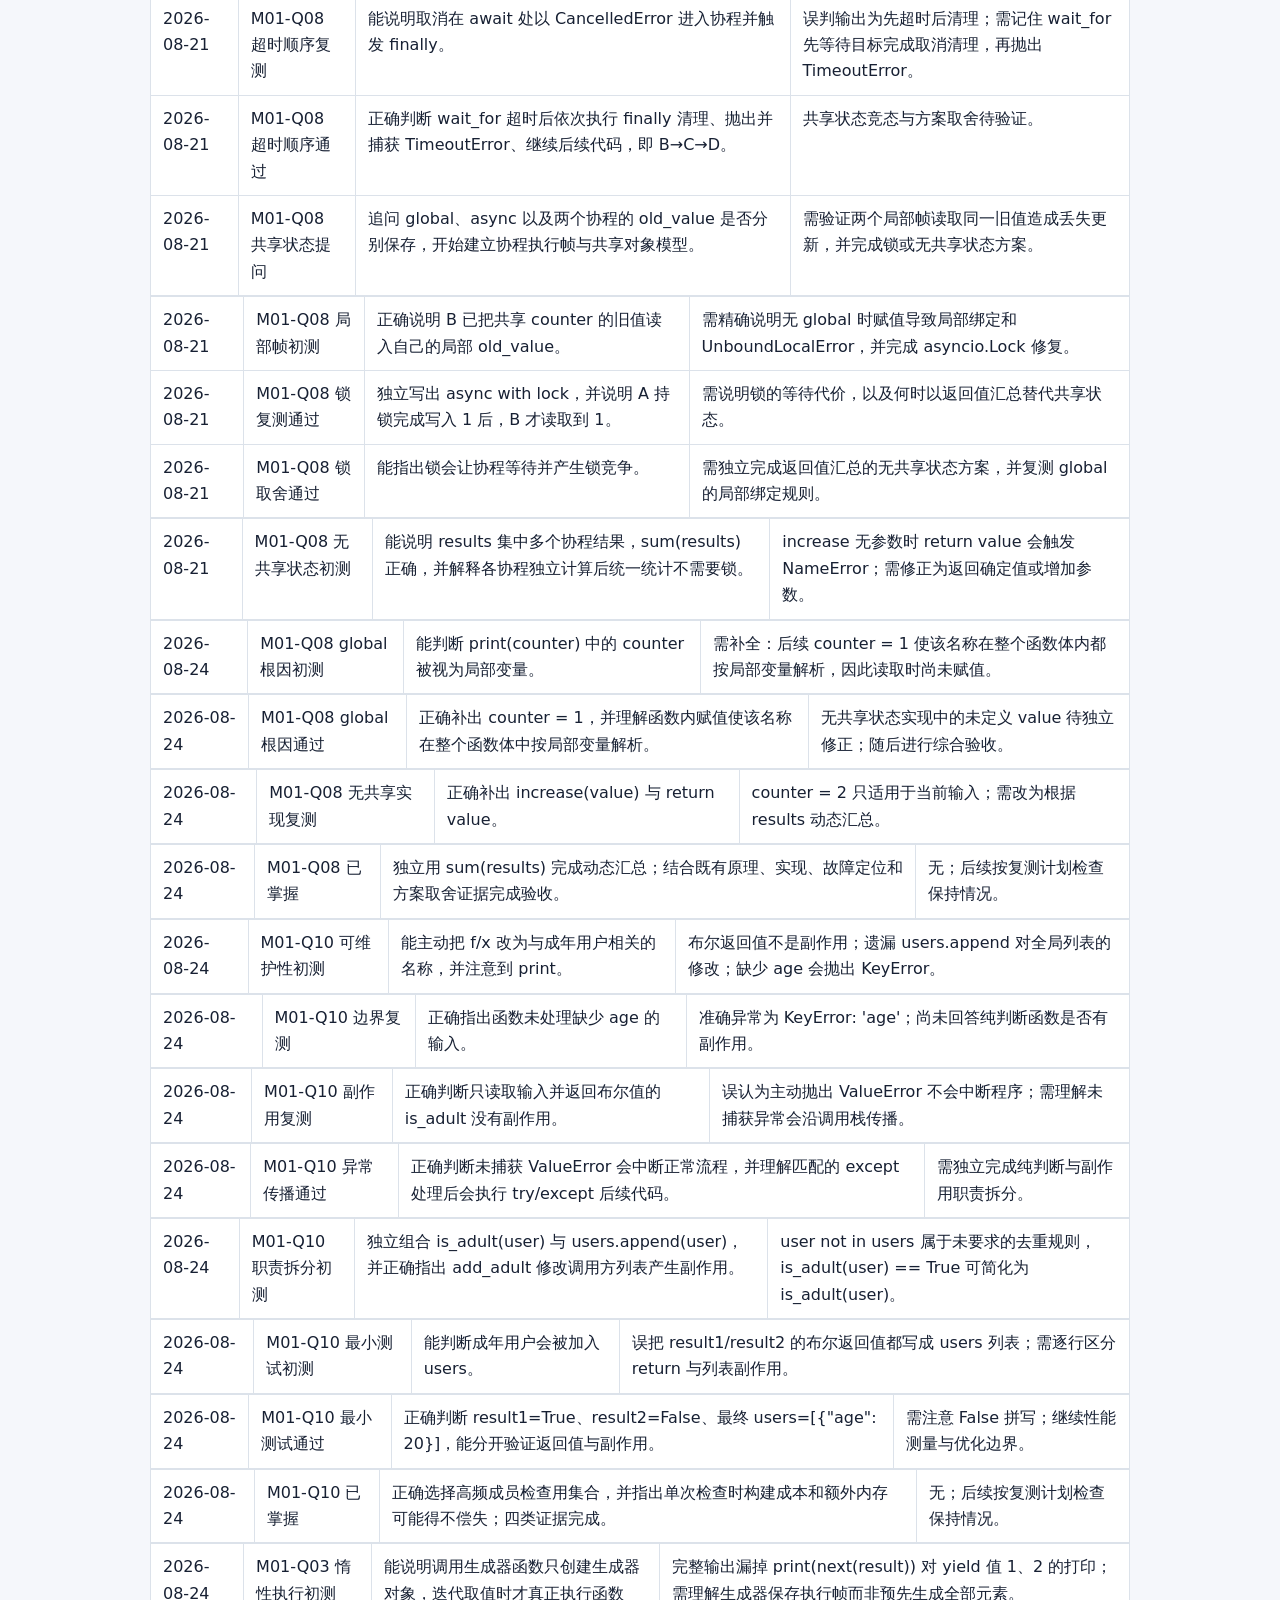
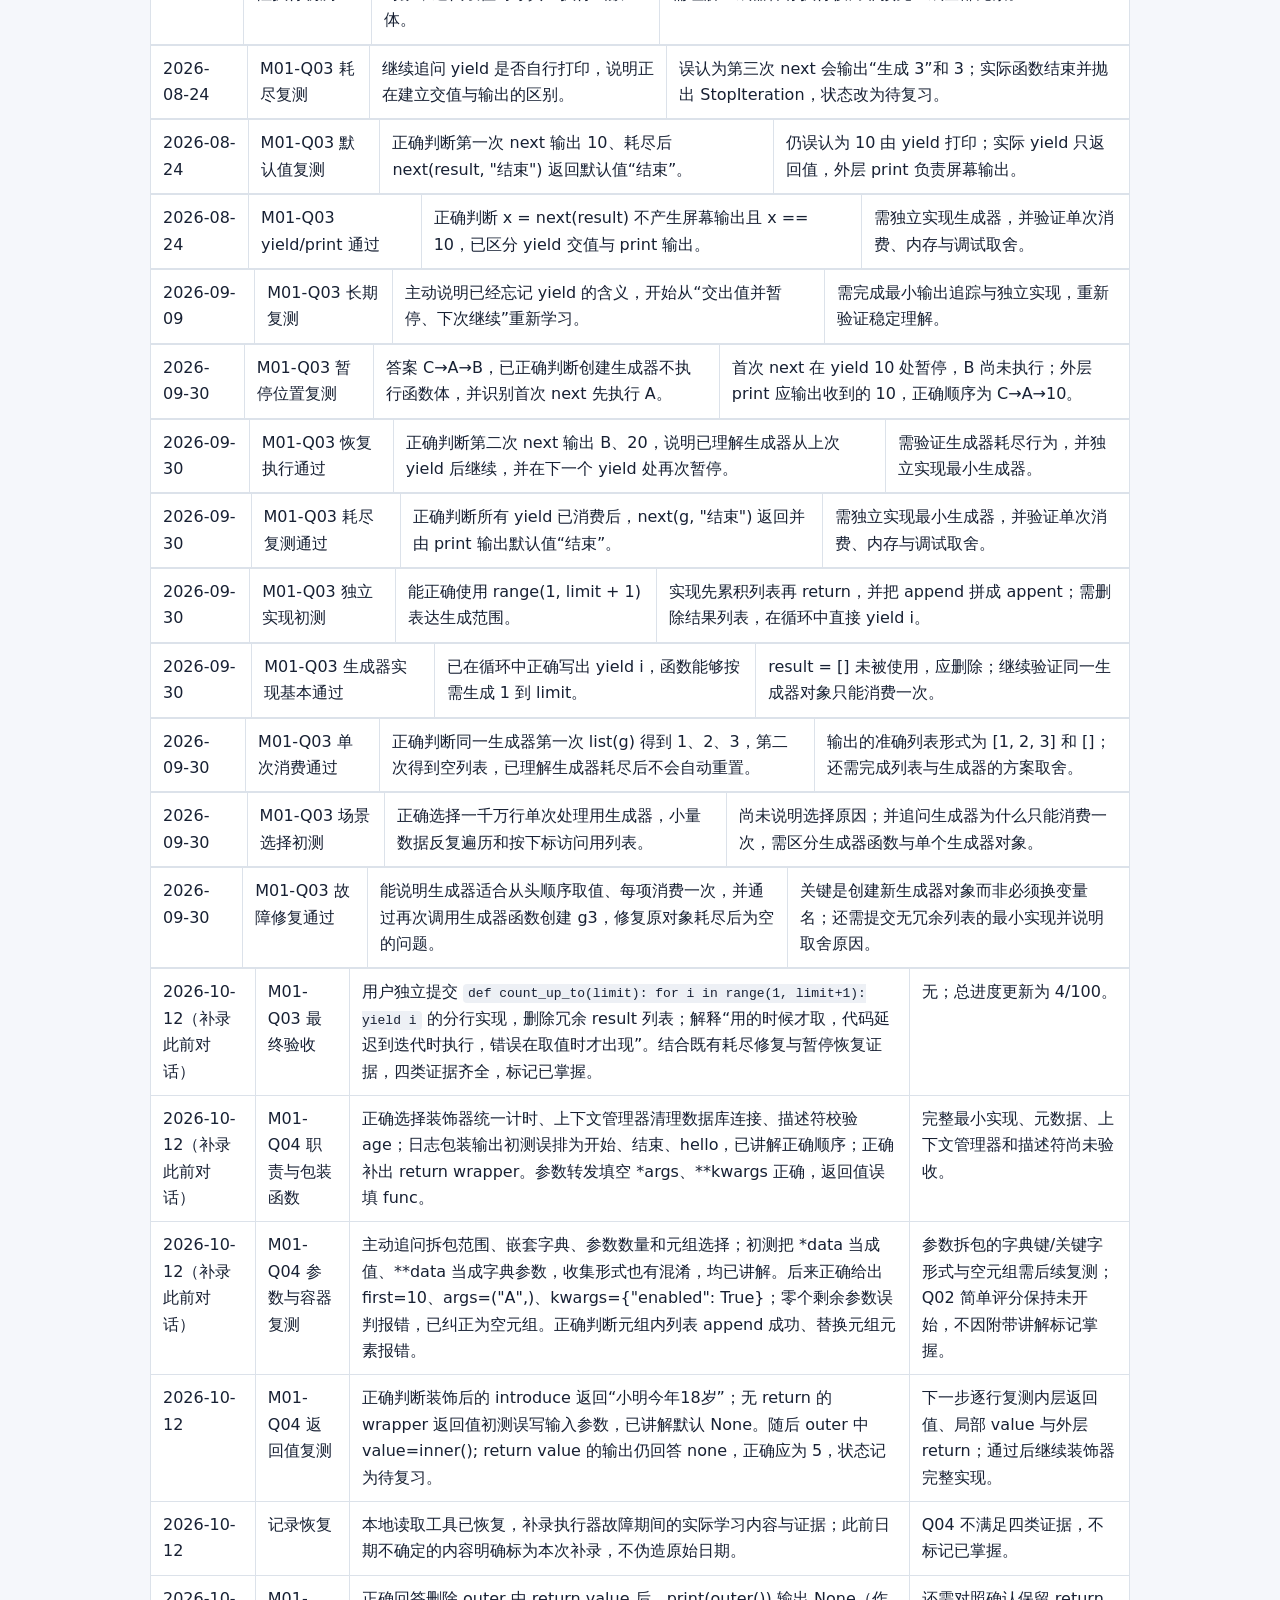
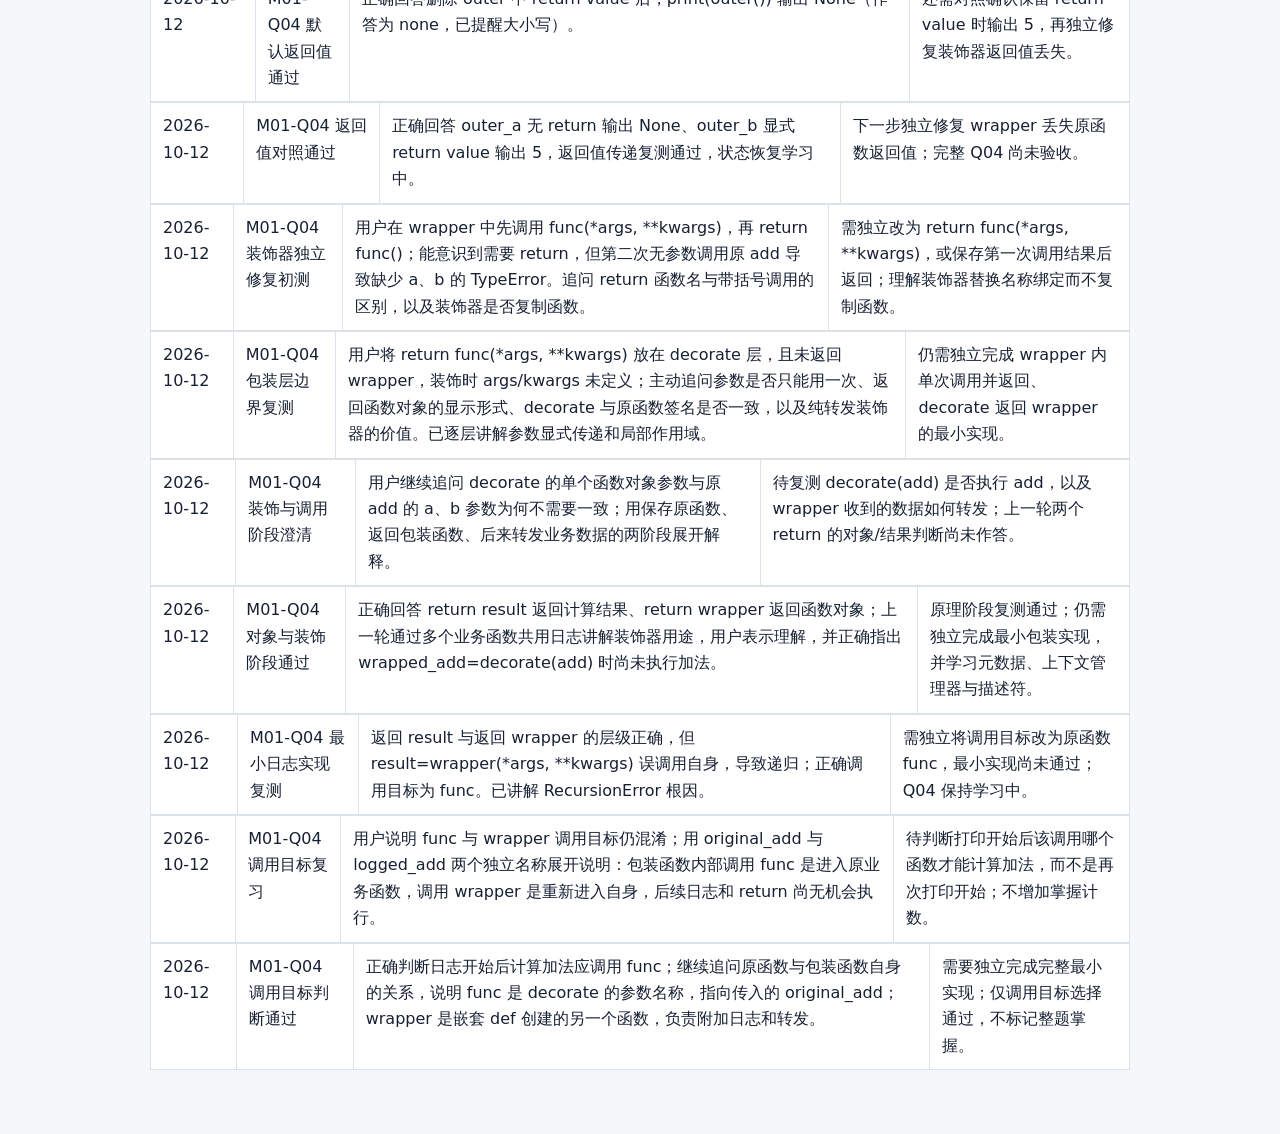
==== commit ddb30ba5: "Record decorator call target review" ====
--- a/chapters/01-python.html
+++ b/chapters/01-python.html
@@ -77,4 +77,6 @@
 <table class="learning-record-continuation"><tbody><tr><td>2026-10-12</td><td>M01-Q04 装饰与调用阶段澄清</td><td>用户继续追问 decorate 的单个函数对象参数与原 add 的 a、b 参数为何不需要一致；用保存原函数、返回包装函数、后来转发业务数据的两阶段展开解释。</td><td>待复测 decorate(add) 是否执行 add，以及 wrapper 收到的数据如何转发；上一轮两个 return 的对象/结果判断尚未作答。</td></tr></tbody></table>
 <table class="learning-record-continuation"><tbody><tr><td>2026-10-12</td><td>M01-Q04 对象与装饰阶段通过</td><td>正确回答 return result 返回计算结果、return wrapper 返回函数对象；上一轮通过多个业务函数共用日志讲解装饰器用途，用户表示理解，并正确指出 wrapped_add=decorate(add) 时尚未执行加法。</td><td>原理阶段复测通过；仍需独立完成最小包装实现，并学习元数据、上下文管理器与描述符。</td></tr></tbody></table>
 <table class="learning-record-continuation"><tbody><tr><td>2026-10-12</td><td>M01-Q04 最小日志实现复测</td><td>返回 result 与返回 wrapper 的层级正确，但 result=wrapper(*args, **kwargs) 误调用自身，导致递归；正确调用目标为 func。已讲解 RecursionError 根因。</td><td>需独立将调用目标改为原函数 func，最小实现尚未通过；Q04 保持学习中。</td></tr></tbody></table>
+<table class="learning-record-continuation"><tbody><tr><td>2026-10-12</td><td>M01-Q04 调用目标复习</td><td>用户说明 func 与 wrapper 调用目标仍混淆；用 original_add 与 logged_add 两个独立名称展开说明：包装函数内部调用 func 是进入原业务函数，调用 wrapper 是重新进入自身，后续日志和 return 尚无机会执行。</td><td>待判断打印开始后该调用哪个函数才能计算加法，而不是再次打印开始；不增加掌握计数。</td></tr></tbody></table>
+<table class="learning-record-continuation"><tbody><tr><td>2026-10-12</td><td>M01-Q04 调用目标判断通过</td><td>正确判断日志开始后计算加法应调用 func；继续追问原函数与包装函数自身的关系，说明 func 是 decorate 的参数名称，指向传入的 original_add；wrapper 是嵌套 def 创建的另一个函数，负责附加日志和转发。</td><td>需要独立完成完整最小实现；仅调用目标选择通过，不标记整题掌握。</td></tr></tbody></table>
 </main></body></html>
